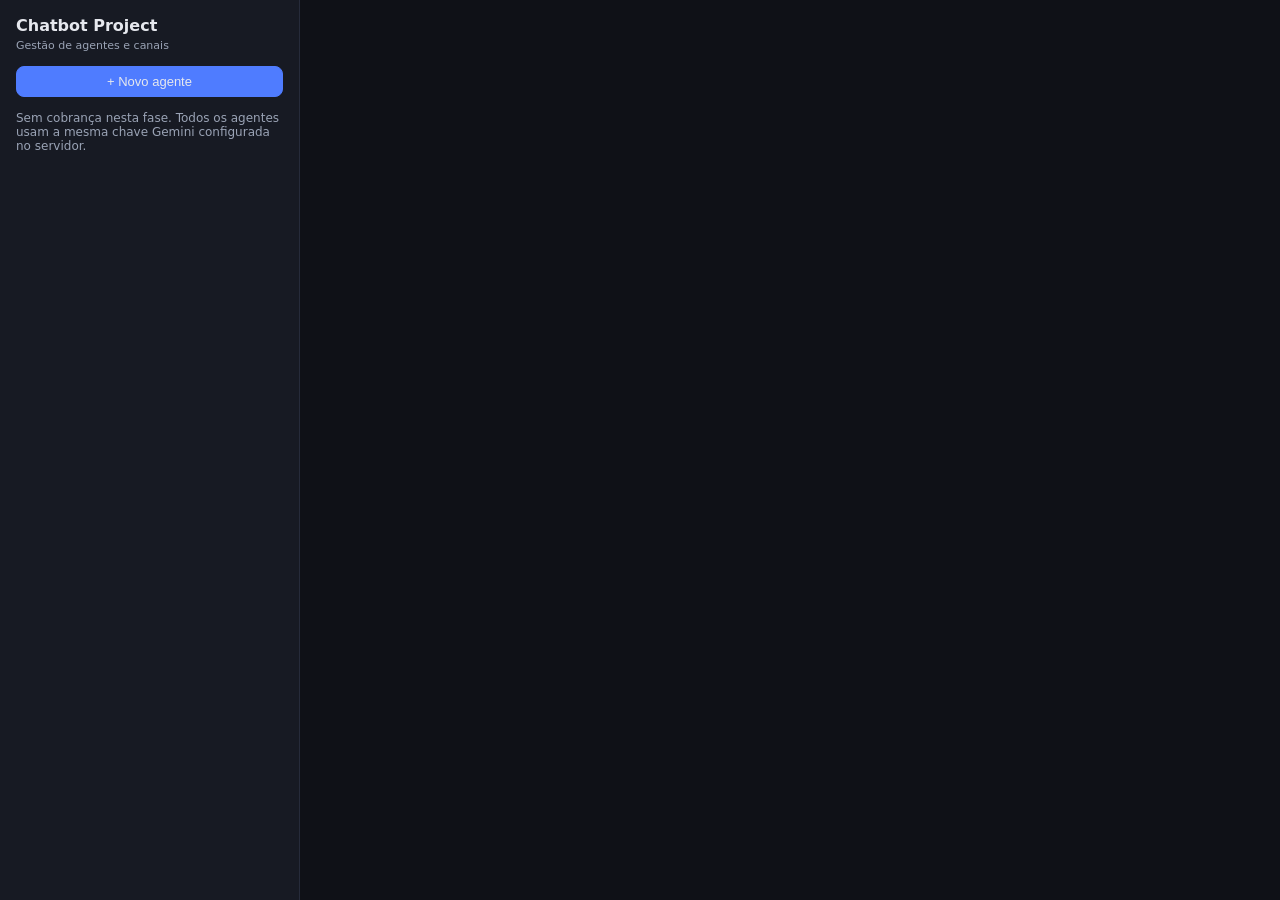
==== index.html @ 589e5a37 "fix: remove duplo prefixo data:image no QR (webhook Evolution) e usa credenciais centralizadas no en" ====
<!DOCTYPE html>
<html lang="pt-BR">
<head>
<meta charset="utf-8">
<meta name="viewport" content="width=device-width, initial-scale=1">
<title>Chatbot Project - Gestão de Agentes</title>
<style>
  :root {
    --bg: #0f1117; --panel: #171a23; --panel-2: #14161f; --border: #262b3a;
    --text: #e6e8ee; --muted: #9aa3b5; --accent: #4f7cff; --accent-2: #38b26e;
    --danger: #ef5350; --warn: #f0a53b;
  }
  * { box-sizing: border-box; }
  body {
    margin: 0; font-family: "Segoe UI", system-ui, sans-serif; background: var(--bg); color: var(--text);
    display: flex; min-height: 100vh;
  }
  code { background: #12141c; padding: 1px 5px; border-radius: 5px; font-size: 12px; word-break: break-all; }
  aside {
    width: 300px; padding: 16px; border-right: 1px solid var(--border); background: var(--panel);
    overflow-y: auto; flex-shrink: 0;
  }
  aside h1 { font-size: 16px; margin: 0 0 4px; }
  aside .sub { font-size: 11px; color: var(--muted); margin: 0 0 14px; }
  .btn {
    display: inline-flex; align-items: center; justify-content: center; gap: 6px; border: 1px solid var(--border);
    background: #20242f; color: var(--text); padding: 7px 12px; border-radius: 8px; cursor: pointer;
    font-size: 13px; transition: filter .15s, opacity .15s; white-space: nowrap;
  }
  .btn:hover:not(:disabled) { filter: brightness(1.15); }
  .btn.primary { background: var(--accent); border-color: var(--accent); }
  .btn.green { background: var(--accent-2); border-color: var(--accent-2); }
  .btn.danger { color: var(--danger); border-color: rgba(239,83,80,.5); }
  .btn.sm { padding: 4px 9px; font-size: 12px; }
  .btn:disabled { opacity: .5; cursor: not-allowed; }
  .agente-item {
    padding: 10px 12px; border: 1px solid var(--border); border-radius: 8px; margin-bottom: 8px;
    cursor: pointer; display: flex; justify-content: space-between; align-items: center; gap: 8px;
  }
  .agente-item:hover { border-color: #3a4157; }
  .agente-item.active { border-color: var(--accent); background: rgba(79,124,255,.06); }
  .agente-item .nome { font-weight: 600; font-size: 13px; overflow: hidden; text-overflow: ellipsis; white-space: nowrap; }
  .badge {
    font-size: 11px; padding: 2px 8px; border-radius: 999px; background: #22283a; color: var(--muted);
    white-space: nowrap;
  }
  .badge.on { background: rgba(56,178,110,.15); color: var(--accent-2); }
  .badge.off { background: rgba(239,83,80,.12); color: var(--danger); }
  .badge.tipo { background: rgba(79,124,255,.15); color: #9db4ff; }
  main { flex: 1; padding: 20px; max-width: 1000px; min-width: 0; }
  .card {
    background: var(--panel); border: 1px solid var(--border); border-radius: 12px; padding: 16px; margin-bottom: 16px;
  }
  .card h2 { margin: 0 0 12px; font-size: 15px; }
  label { display: block; font-size: 12px; color: var(--muted); margin: 10px 0 4px; }
  input[type=text], input[type=password], select, textarea {
    width: 100%; background: #12141c; border: 1px solid var(--border); color: var(--text);
    border-radius: 8px; padding: 9px 10px; font-size: 13px; font-family: inherit;
  }
  input:focus, select:focus, textarea:focus { outline: none; border-color: var(--accent); }
  textarea { min-height: 150px; resize: vertical; }
  .row { display: flex; gap: 8px; align-items: center; flex-wrap: wrap; }
  .muted { color: var(--muted); font-size: 12px; }
  .aviso { font-size: 12px; color: var(--muted); }
  .qrcode { text-align: center; padding: 12px; }
  .qrcode img { width: 220px; border: 1px solid var(--border); border-radius: 8px; background: #fff; }
  .warn {
    background: rgba(240,165,59,.08); border: 1px solid var(--warn); color: var(--warn);
    border-radius: 8px; padding: 10px 12px; font-size: 12px; margin-top: 10px; line-height: 1.5;
  }
  .kanal { border: 1px solid var(--border); border-radius: 10px; padding: 12px; margin-bottom: 10px; background: var(--panel-2); }
  .kanal .head { display: flex; justify-content: space-between; align-items: center; gap: 8px; margin-bottom: 8px; flex-wrap: wrap; }
  pre { background: #12141c; padding: 10px; border-radius: 8px; font-size: 12px; overflow-x: auto; margin: 8px 0 0; }
  .hidden { display: none !important; }
  .qr-status { font-size: 12px; color: var(--muted); }
  .grid-2 { display: grid; grid-template-columns: 1fr 1fr; gap: 8px; }
  #toasts { position: fixed; top: 16px; right: 16px; z-index: 999; display: flex; flex-direction: column; gap: 8px; }
  .toast {
    padding: 10px 14px; border-radius: 8px; font-size: 13px; color: #fff; max-width: 360px;
    box-shadow: 0 6px 20px rgba(0,0,0,.35); animation: slidein .2s ease;
  }
  .toast.ok { background: #2e7d52; }
  .toast.err { background: #b23b39; }
  .toast.info { background: #3a4668; }
  @keyframes slidein { from { transform: translateX(20px); opacity: 0; } to { transform: none; opacity: 1; } }
  .inline-result { font-size: 12px; margin-left: 6px; }
  .inline-result.ok { color: var(--accent-2); }
  .inline-result.err { color: var(--danger); }
  .sep { height: 1px; background: var(--border); margin: 12px 0; }
  @media (max-width: 780px) {
    body { flex-direction: column; }
    aside { width: 100%; border-right: none; border-bottom: 1px solid var(--border); }
    .grid-2 { grid-template-columns: 1fr; }
  }
</style>
</head>
<body>
<div id="toasts"></div>

<aside>
  <h1>Chatbot Project</h1>
  <p class="sub">Gestão de agentes e canais</p>
  <button class="btn primary" id="btnNovo" style="width:100%">+ Novo agente</button>
  <div id="listaAgentes" style="margin-top:14px"></div>
  <p class="aviso">Sem cobrança nesta fase. Todos os agentes usam a mesma chave Gemini configurada no servidor.</p>
</aside>

<main>
  <div id="agenteForm" class="card hidden">
    <h2 id="formTitle">Novo agente</h2>
    <label>Nome</label>
    <input type="text" id="nome" placeholder="Ex.: NutriTreino">
    <label>System prompt (regras e personalidade da IA)</label>
    <textarea id="prompt" placeholder="Você é um assistente que..."></textarea>
    <label class="row" style="margin-top:10px"><input type="checkbox" id="ativo" checked> Agente ativo</label>
    <div class="row" style="margin-top:12px">
      <button class="btn primary" id="btnSalvar">Salvar</button>
      <button class="btn" id="btnCancelar">Cancelar</button>
    </div>
  </div>

  <div id="detalhe" class="hidden">
    <div class="card">
      <div class="row" style="justify-content:space-between">
        <h2 style="margin:0" id="detalheNome">—</h2>
        <div class="row">
          <button class="btn" id="btnEditar">Editar</button>
          <button class="btn danger" id="btnExcluirAgente">Excluir agente</button>
        </div>
      </div>
      <div class="row" style="margin-top:8px"><span class="badge" id="badgeAtivo">—</span></div>
      <div id="promptPreview" class="muted" style="margin-top:10px;white-space:pre-wrap"></div>
    </div>

    <div class="card">
      <div class="row" style="justify-content:space-between;margin-bottom:12px">
        <h2 style="margin:0">Canais</h2>
        <div class="row">
          <select id="novoCanalTipo" style="width:170px">
            <option value="telegram">Telegram</option>
            <option value="whatsapp">WhatsApp</option>
            <option value="instagram">Instagram</option>
            <option value="webhook">Webhook genérico</option>
          </select>
          <button class="btn primary" id="btnNovoCanal">+ Novo canal</button>
        </div>
      </div>
      <div id="novoCanalForm" class="hidden"></div>
      <div id="canais"></div>
    </div>
  </div>
</main>

<script>
const $ = (id) => document.getElementById(id);
let agentes = [], agenteAtual = null, editandoAgente = null;
const timers = {};

const esc = (s) => String(s ?? "").replace(/[&<>"']/g, (c) =>
  ({ "&": "&amp;", "<": "&lt;", ">": "&gt;", '"': "&quot;", "'": "&#39;" }[c]));

function toast(msg, tipo = "info") {
  const el = document.createElement("div");
  el.className = "toast " + tipo;
  el.textContent = msg;
  $("toasts").appendChild(el);
  setTimeout(() => el.remove(), 4200);
}

// Quando a pagina e servida pelo FastAPI a API esta na mesma origem ("").
// No GitHub Pages ela e estatica, entao apontamos para o backend no Render.
const API_BASE = /\.github\.io$/i.test(location.hostname)
  ? "https://chatbotproject-1-l9zr.onrender.com"
  : "";

const api = async (url, opts = {}) => {
  const r = await fetch(API_BASE + url, { headers: { "Content-Type": "application/json" }, ...opts });
  if (!r.ok) {
    let msg = r.statusText;
    try { const j = await r.json(); msg = j.detail || JSON.stringify(j); } catch (e) { try { msg = await r.text(); } catch (e2) {} }
    throw new Error(msg || ("Erro " + r.status));
  }
  return r.status === 204 ? null : r.json();
};

/* ---------------- Agentes ---------------- */

async function carregarAgentes() {
  agentes = await api("/api/agentes");
  renderAgentes();
}

function renderAgentes() {
  const el = $("listaAgentes");
  el.innerHTML = "";
  if (!agentes.length) {
    el.innerHTML = '<p class="aviso">Nenhum agente ainda. Crie o primeiro em "+ Novo agente".</p>';
    return;
  }
  for (const a of agentes) {
    const d = document.createElement("div");
    d.className = "agente-item" + (agenteAtual && agenteAtual.id === a.id ? " active" : "");
    d.innerHTML = `<span class="nome">${esc(a.nome)}</span>
      <span class="badge ${a.ativo ? "on" : "off"}">${a.ativo ? "ativo" : "pausado"}</span>`;
    d.onclick = () => abrirAgente(a.id);
    el.appendChild(d);
  }
}

async function abrirAgente(id) {
  agenteAtual = agentes.find((a) => a.id === id) || null;
  if (!agenteAtual) return;
  renderAgentes();
  $("agenteForm").classList.add("hidden");
  $("novoCanalForm").classList.add("hidden");
  $("detalhe").classList.remove("hidden");
  $("detalheNome").textContent = agenteAtual.nome;
  $("badgeAtivo").textContent = agenteAtual.ativo ? "ativo" : "pausado";
  $("badgeAtivo").className = "badge " + (agenteAtual.ativo ? "on" : "off");
  $("promptPreview").textContent = agenteAtual.system_prompt || "(sem prompt)";
  await carregarCanais(id);
}

$("btnNovo").onclick = () => {
  agenteAtual = null; editandoAgente = null;
  $("nome").value = ""; $("prompt").value = ""; $("ativo").checked = true;
  $("formTitle").textContent = "Novo agente";
  $("agenteForm").classList.remove("hidden");
  $("detalhe").classList.add("hidden");
  renderAgentes();
};

$("btnCancelar").onclick = () => { $("agenteForm").classList.add("hidden"); renderAgentes(); };

$("btnSalvar").onclick = async (e) => {
  const btn = e.currentTarget;
  const nome = $("nome").value.trim(), prompt = $("prompt").value.trim();
  if (!nome || !prompt) { toast("Preencha nome e system prompt.", "err"); return; }
  const body = JSON.stringify({ nome, system_prompt: prompt, ativo: $("ativo").checked });
  btn.disabled = true;
  try {
    if (editandoAgente) { await api(`/api/agentes/${editandoAgente}`, { method: "PUT", body }); toast("Agente atualizado.", "ok"); }
    else { const r = await api("/api/agentes", { method: "POST", body }); toast("Agente criado.", "ok"); editandoAgente = null; }
    $("agenteForm").classList.add("hidden");
    await carregarAgentes();
  } catch (err) { toast("Erro: " + err.message, "err"); }
  btn.disabled = false;
};

$("btnEditar").onclick = () => {
  editandoAgente = agenteAtual.id;
  $("nome").value = agenteAtual.nome;
  $("prompt").value = agenteAtual.system_prompt;
  $("ativo").checked = agenteAtual.ativo;
  $("formTitle").textContent = "Editar agente";
  $("agenteForm").classList.remove("hidden");
};

$("btnExcluirAgente").onclick = async () => {
  if (!confirm("Excluir o agente \"" + agenteAtual.nome + "\" e todos os canais dele?")) return;
  try {
    await api(`/api/agentes/${agenteAtual.id}`, { method: "DELETE" });
    toast("Agente excluído.", "ok");
    agenteAtual = null;
    $("detalhe").classList.add("hidden");
    await carregarAgentes();
  } catch (e) { toast("Erro: " + e.message, "err"); }
};

/* ---------------- Canais ---------------- */

async function carregarCanais(agenteId) {
  Object.values(timers).forEach(clearInterval);
  const canais = await api(`/api/agentes/${agenteId}/canais`);
  const el = $("canais");
  el.innerHTML = "";
  if (!canais.length) {
    el.innerHTML = '<p class="aviso">Nenhum canal ainda. Crie um para o agente começar a responder.</p>';
    return;
  }
  for (const c of canais) el.appendChild(renderCanal(c));
}

function renderCanal(c) {
  const div = document.createElement("div");
  div.className = "kanal";
  const tipo = c.tipo.charAt(0).toUpperCase() + c.tipo.slice(1);
  div.innerHTML = `
    <div class="head">
      <span><strong>${esc(c.nome)}</strong>
        <span class="badge tipo">${tipo}</span>
        <span class="badge ${c.ativo ? "on" : "off"}">${c.ativo ? "ativo" : "pausado"}</span></span>
      <span class="row">
        <button class="btn sm" data-acao="testar">Testar</button>
        <button class="btn sm" data-acao="editar">Editar</button>
        <button class="btn sm danger" data-acao="excluir">Excluir</button>
      </span>
    </div>
    <div class="kanal-body"></div>`;
  div.querySelector('[data-acao="testar"]').onclick = (e) => testar(c.id, e.currentTarget);
  div.querySelector('[data-acao="excluir"]').onclick = async () => {
    if (!confirm("Excluir o canal \"" + c.nome + "\"?")) return;
    try { await api(`/api/canais/${c.id}`, { method: "DELETE" }); toast("Canal excluído.", "ok"); carregarCanais(agenteAtual.id); }
    catch (e) { toast("Erro: " + e.message, "err"); }
  };
  div.querySelector('[data-acao="editar"]').onclick = () => {
    const body = div.querySelector(".kanal-body");
    body.replaceChildren(formCanal(c, () => renderCanalBody(div, c)));
  };
  renderCanalBody(div, c);
  return div;
}

async function webhookUrl(c) {
  try { return (await api(`/api/canais/${c.id}/webhook-url`)).url; } catch (e) { return ""; }
}

function copiar(texto, btn) {
  navigator.clipboard.writeText(texto).then(
    () => { const o = btn.textContent; btn.textContent = "Copiado!"; setTimeout(() => (btn.textContent = o), 1500); },
    () => toast("Não foi possível copiar.", "err")
  );
}

async function renderCanalBody(div, c) {
  const body = div.querySelector(".kanal-body");
  const tipo = c.tipo;

  if (tipo === "telegram") {
    const url = await webhookUrl(c);
    body.innerHTML = `
      <p class="muted">Token do bot: <code>${c.config.token ? "definido (oculto)" : "não definido"}</code></p>
      <label>Webhook a registrar no bot</label>
      <div class="row"><input type="text" readonly value="${esc(url)}">
        <button class="btn sm" data-copy>Copiar</button></div>
      <div class="row" style="margin-top:8px">
        <button class="btn green" id="tgSet">Registrar webhook (setWebhook)</button>
        <span class="inline-result" id="tgRes"></span>
      </div>`;
    body.querySelector("[data-copy]").onclick = (e) => copiar(url, e.currentTarget);
    body.querySelector("#tgSet").onclick = async (e) => {
      const btn = e.currentTarget, res = body.querySelector("#tgRes");
      btn.disabled = true; res.textContent = "registrando..."; res.className = "inline-result";
      try { const r = await api(`/api/canais/${c.id}/telegram/set-webhook`, { method: "POST" });
        res.textContent = "OK: @" + r.bot; res.className = "inline-result ok"; toast("Webhook do Telegram configurado.", "ok"); }
      catch (err) { res.textContent = "Erro: " + err.message; res.className = "inline-result err"; toast("Erro: " + err.message, "err"); }
      btn.disabled = false;
    };

  } else if (tipo === "whatsapp") {
    const estado = c.config.status || "desconectado";
    body.innerHTML = `
      <p class="muted">Instância: <code>${esc(c.config.instance_name || "")}</code>
        &middot; escaneie o QR com o WhatsApp no celular que será usado pelo bot.</p>
      <div class="row" style="margin-top:10px">
        <button class="btn" id="waConectar">Gerar novo QR</button>
        <button class="btn danger" id="waDesc">Desconectar</button>
      </div>
      <div class="qrcode">
        <div id="waQR"></div>
        <span class="qr-status" id="waStatus">Status: ${esc(estado)}</span>
      </div>`;
    const mostrarQR = async () => {
      try {
        const r = await api(`/api/canais/${c.id}/whatsapp/qr`);
        const qrEl = body.querySelector("#waQR"), stEl = body.querySelector("#waStatus");
        if (!qrEl || !stEl) { clearInterval(timers[c.id]); return; }
        stEl.textContent = "Status: " + r.status;
        if (r.qr) {
          const img = r.qr.startsWith("data:") ? r.qr : `data:image/png;base64,${r.qr}`;
          qrEl.innerHTML = `<img src="${img}" alt="QR">`;
          if (!timers[c.id]) timers[c.id] = setInterval(mostrarQR, 3000);
        } else if (r.status === "open") {
          qrEl.innerHTML = '<p class="badge on">Conectado!</p>';
          clearInterval(timers[c.id]); delete timers[c.id];
        }
      } catch (e) { /* instância ainda não criada */ }
    };
    body.querySelector("#waConectar").onclick = async (e) => {
      const btn = e.currentTarget; btn.disabled = true;
      try {
        const r = await api(`/api/canais/${c.id}/whatsapp/conectar`, { method: "POST" });
        toast("Novo QR gerado. Escaneie com o WhatsApp.", "ok");
        if (r.status === "open") { body.querySelector("#waStatus").textContent = "Status: open"; }
        else { mostrarQR(); timers[c.id] = timers[c.id] || setInterval(mostrarQR, 5000); }
      } catch (err) { toast("Erro: " + err.message, "err"); }
      btn.disabled = false;
    };
    body.querySelector("#waDesc").onclick = async () => {
      try { await api(`/api/canais/${c.id}/whatsapp/desconectar`, { method: "POST" }); } catch (e) {}
      clearInterval(timers[c.id]); delete timers[c.id];
      body.querySelector("#waQR").innerHTML = "";
      body.querySelector("#waStatus").textContent = "Status: desconectado";
      toast("WhatsApp desconectado.", "ok");
    };
    mostrarQR();

  } else if (tipo === "instagram") {
    body.innerHTML = `
      <div class="warn"><strong>Aviso:</strong> este canal usa método NÃO-oficial (instagrapi), viola os termos da Meta,
      pode quebrar a qualquer momento ou bloquear a conta. Para uso estável, o cliente deve obter a API oficial da Meta
      (Instagram Messaging API) e usar o adapter oficial, evitando custos para você.</div>
      <p class="muted" style="margin-top:8px">Usuário: <code>${esc(c.config.usuario || "não definido")}</code>
      &middot; senha: <code>${c.config.senha ? "definida (oculta)" : "não definida"}</code>
      &middot; sessionid: <code>${c.config.sessionid ? "definido (oculto)" : "não definido"}</code>
      &middot; as DMs são lidas por polling automático (a cada ~25s).</p>`;

  } else if (tipo === "webhook") {
    const url = await webhookUrl(c);
    body.innerHTML = `
      <p class="muted">URL para o cliente integrar (POST JSON <code>{ "text": ..., "user": ... }</code> → responde <code>{ "reply": ... }</code>):</p>
      <div class="row"><input type="text" readonly value="${esc(url)}">
        <button class="btn sm" data-copy>Copiar</button></div>
      <pre>curl -X POST "${esc(url)}" -H "Content-Type: application/json" -d '{"text":"oi","user":"cliente1"}'</pre>`;
    body.querySelector("[data-copy]").onclick = (e) => copiar(url, e.currentTarget);
  }
}

async function testar(canalId, btn) {
  const o = btn.textContent;
  btn.disabled = true; btn.textContent = "Testando...";
  try {
    const r = await api(`/api/canais/${canalId}/testar`, { method: "POST" });
    toast("OK: " + (r.info || "conectado"), "ok");
  } catch (e) { toast("Falha: " + e.message, "err"); }
  btn.disabled = false; btn.textContent = o;
}

/* ---------------- Formulários de canal ---------------- */

function camposPorTipo(tipo, config = {}, novo = false) {
  const ph = (v, dica) => (novo ? "" : (v ? dica : ""));
  const val = (v) => (novo ? "" : esc(v || ""));
  if (tipo === "telegram") return `
    <label>Token do bot (BotFather)</label>
    <input type="password" data-config="token" value="${val(config.token)}" placeholder="${novo ? "" : "deixe em branco para manter"}">`;
  if (tipo === "whatsapp") return `
    <p class="muted">Nenhuma credencial necessária — a plataforma já possui a Evolution configurada.
      Uma instância nova será criada e o QR Code exibido em seguida.</p>`;
  if (tipo === "instagram") return `
    <div class="grid-2">
      <div><label>Usuário do Instagram</label><input type="text" data-config="usuario" value="${val(config.usuario)}"></div>
      <div><label>Senha (opcional se usar sessionid)</label><input type="password" data-config="senha" value="${val(config.senha)}" placeholder="${novo ? "" : "deixe em branco para manter"}"></div>
    </div>
    <label>sessionid (opcional — use quando o login por senha for bloqueado)</label>
    <input type="password" data-config="sessionid" value="${val(config.sessionid)}" placeholder="${novo ? "" : "deixe em branco para manter"}">
    <p class="muted" style="margin-top:4px">Para obter: entre em instagram.com no navegador → F12 → Application/Storage → Cookies → copie o valor de <code>sessionid</code>.</p>`;
  if (tipo === "webhook") return `<p class="muted">Nenhuma credencial necessária. Uma URL com segredo será gerada automaticamente.</p>`;
  return "";
}

function coletarConfig(form) {
  const config = {};
  form.querySelectorAll("[data-config]").forEach((i) => { config[i.dataset.config] = i.value.trim(); });
  return config;
}

function formCanal(c, onCancel) {
  const div = document.createElement("div");
  div.innerHTML = `
    <label>Nome do canal</label>
    <input type="text" id="cNome" value="${esc(c.nome)}">
    <label>Ativo</label>
    <select id="cAtivo"><option value="true">Sim</option><option value="false">Não</option></select>
    ${camposPorTipo(c.tipo, c.config, false)}
    <div class="row" style="margin-top:12px">
      <button class="btn primary" id="cSalvar">Salvar canal</button>
      <button class="btn" id="cCancelar">Cancelar</button>
    </div>`;
  div.querySelector("#cAtivo").value = String(c.ativo);
  div.querySelector("#cCancelar").onclick = () => onCancel();
  div.querySelector("#cSalvar").onclick = async (e) => {
    const btn = e.currentTarget; btn.disabled = true;
    try {
      await api(`/api/canais/${c.id}`, { method: "PUT", body: JSON.stringify({
        nome: div.querySelector("#cNome").value.trim(),
        ativo: div.querySelector("#cAtivo").value === "true",
        config: coletarConfig(div),
      })});
      toast("Canal atualizado.", "ok");
      await carregarCanais(agenteAtual.id);
    } catch (err) { toast("Erro: " + err.message, "err"); btn.disabled = false; }
  };
  return div;
}

$("novoCanalTipo").onchange = () => { if (!$("novoCanalForm").classList.contains("hidden")) mostrarFormNovoCanal(); };

function mostrarFormNovoCanal() {
  const tipo = $("novoCanalTipo").value;
  const cont = $("novoCanalForm");
  cont.innerHTML = `
    <div class="card" style="background:#14161f;margin:0 0 12px">
      <h2>Novo canal: ${tipo}</h2>
      <label>Nome do canal</label>
      <input type="text" id="nNome" placeholder="Ex.: WhatsApp do cliente A">
      ${camposPorTipo(tipo, {}, true)}
      <div class="row" style="margin-top:12px">
        <button class="btn primary" id="nCriar">Criar canal</button>
        <button class="btn" id="nCancelar">Cancelar</button>
      </div>
    </div>`;
  cont.classList.remove("hidden");
  cont.querySelector("#nCancelar").onclick = () => cont.classList.add("hidden");
  cont.querySelector("#nCriar").onclick = async (e) => {
    const btn = e.currentTarget;
    const nome = cont.querySelector("#nNome").value.trim();
    if (!nome) { toast("Informe um nome para o canal.", "err"); return; }
    const config = coletarConfig(cont);
    if (tipo === "telegram" && !config.token) { toast("Informe o token do bot.", "err"); return; }
    if (tipo === "instagram" && (!config.usuario || (!config.senha && !config.sessionid))) { toast("Informe usuário e senha (ou sessionid) do Instagram.", "err"); return; }
    btn.disabled = true;
    try {
      await api(`/api/agentes/${agenteAtual.id}/canais`, { method: "POST", body: JSON.stringify({ tipo, nome, config }) });
      toast("Canal criado.", "ok");
      cont.classList.add("hidden");
      await carregarCanais(agenteAtual.id);
    } catch (err) { toast("Erro: " + err.message, "err"); btn.disabled = false; }
  };
}

$("btnNovoCanal").onclick = () => {
  const cont = $("novoCanalForm");
  if (!cont.classList.contains("hidden")) { cont.classList.add("hidden"); return; }
  mostrarFormNovoCanal();
};

carregarAgentes();
</script>
</body>
</html>
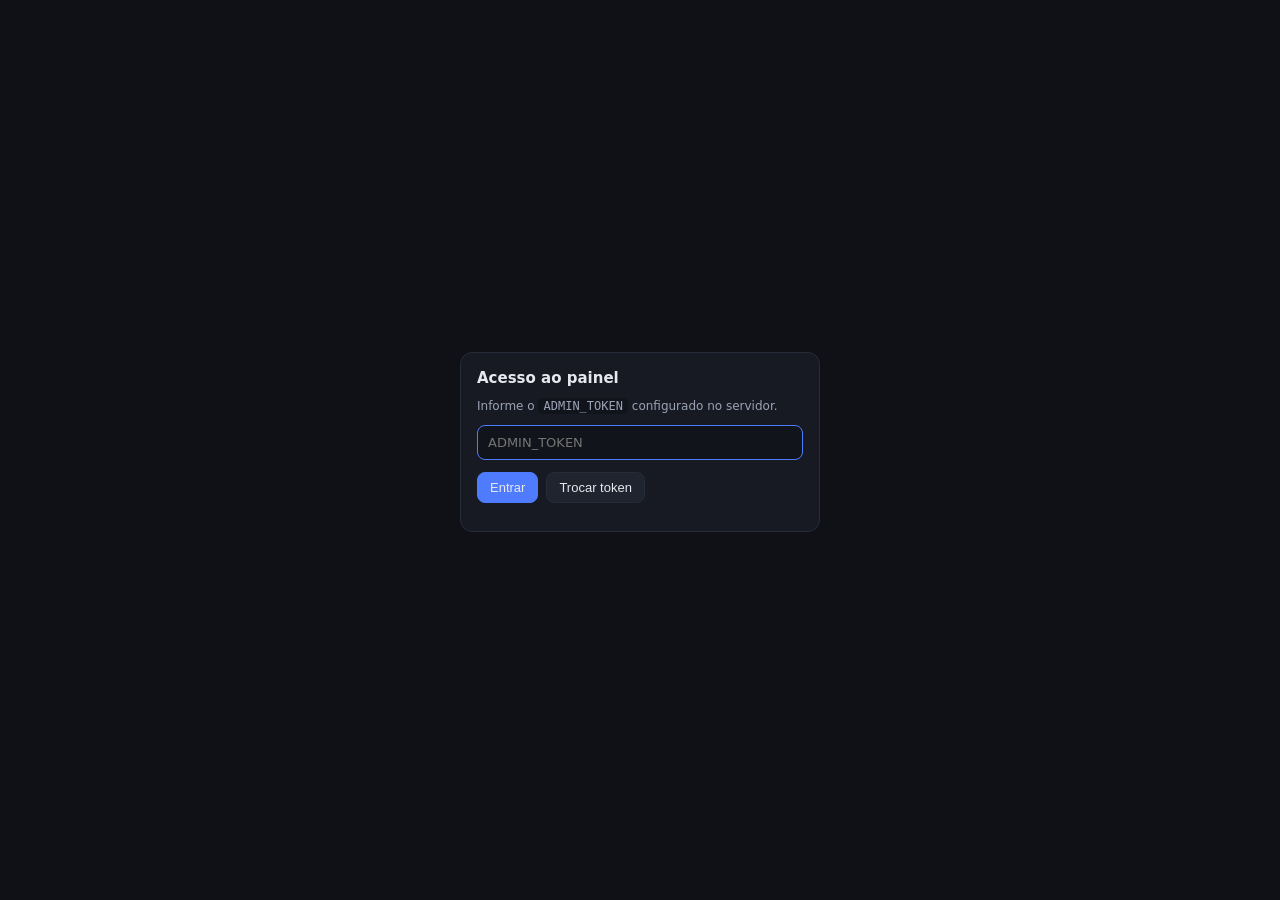
==== commit 8b19c146: "seguranca e fila duravel: token no painel, segredo na URL, retry sem perda Itens de seguranca - /api" ====
--- a/index.html
+++ b/index.html
@@ -92,10 +92,50 @@
     aside { width: 100%; border-right: none; border-bottom: 1px solid var(--border); }
     .grid-2 { grid-template-columns: 1fr; }
   }
+
+  /* ---- fila / problemas ---- */
+  .saude { display: flex; align-items: center; gap: 8px; flex-wrap: wrap; }
+  .saude .badge { font-size: 12px; }
+  .problemas { margin-top: 12px; border-top: 1px solid var(--border); }
+  .prob {
+    display: flex; align-items: center; gap: 8px; padding: 8px 0;
+    border-bottom: 1px solid var(--border); font-size: 12px; flex-wrap: wrap;
+  }
+  .prob:last-child { border-bottom: none; }
+  .prob .txt { flex: 1; min-width: 140px; overflow: hidden; text-overflow: ellipsis; white-space: nowrap; color: var(--muted); }
+  .prob .erro {
+    display: none; width: 100%; margin-top: 6px; padding: 8px 10px;
+    background: #12141c; border: 1px solid var(--border); border-radius: 8px;
+    color: var(--muted); font-size: 11px; line-height: 1.5;
+    white-space: pre-wrap; word-break: break-word; max-height: 200px; overflow: auto;
+  }
+  .prob.aberta .erro { display: block; }
+  .btn.tiny { padding: 2px 7px; font-size: 11px; }
+  .vazio { color: var(--muted); font-size: 12px; padding: 10px 0; }
+
+  /* ---- portao de acesso ---- */
+  #gate {
+    position: fixed; inset: 0; background: var(--bg); z-index: 1000;
+    display: flex; align-items: center; justify-content: center; padding: 20px;
+  }
+  #gate .box { width: 100%; max-width: 360px; }
 </style>
 </head>
 <body>
 <div id="toasts"></div>
+
+<div id="gate" class="hidden">
+  <div class="box card">
+    <h2>Acesso ao painel</h2>
+    <p class="muted">Informe o <code>ADMIN_TOKEN</code> configurado no servidor.</p>
+    <input type="password" id="gateToken" placeholder="ADMIN_TOKEN" autocomplete="current-password">
+    <div class="row" style="margin-top:12px">
+      <button class="btn primary" id="gateEntrar">Entrar</button>
+      <button class="btn" id="gateSair">Trocar token</button>
+    </div>
+    <p class="aviso" id="gateErro" style="margin-top:10px"></p>
+  </div>
+</div>
 
 <aside>
   <h1>Chatbot Project</h1>
@@ -106,6 +146,17 @@
 </aside>
 
 <main>
+  <div class="card">
+    <div class="row" style="justify-content:space-between">
+      <h2 style="margin:0">Fila de mensagens</h2>
+      <div class="row">
+        <span class="saude" id="filaResumo">carregando…</span>
+        <button class="btn sm" id="btnAtualizarFila">Atualizar</button>
+      </div>
+    </div>
+    <div id="filaProblemas" class="problemas"></div>
+  </div>
+
   <div id="agenteForm" class="card hidden">
     <h2 id="formTitle">Novo agente</h2>
     <label>Nome</label>
@@ -173,8 +224,49 @@
   ? "https://chatbotproject-1-l9zr.onrender.com"
   : "";
 
+// ---- acesso ao painel -------------------------------------------------
+// Toda rota /api/* exige o header X-Admin-Token. Sem ele, o servidor devolve
+// 401 e o painel nem chega a listar agentes (antes, qualquer pessoa na internet
+// lia o token do bot de Telegram em /api/agentes/{id}/canais).
+const CHAVE_TOKEN = "chatbotproject.adminToken";
+let adminToken = localStorage.getItem(CHAVE_TOKEN) || "";
+
+const gate = $("gate"), gateToken = $("gateToken"), gateErro = $("gateErro");
+
+function mostrarGate(erro) {
+  gate.classList.remove("hidden");
+  gateErro.textContent = erro || "";
+  gateErro.style.color = erro ? "var(--danger)" : "";
+  gateToken.value = adminToken;
+  setTimeout(() => gateToken.focus(), 0);
+}
+
+function esconderGate() { gate.classList.add("hidden"); }
+
+$("gateEntrar").onclick = () => {
+  adminToken = gateToken.value.trim();
+  if (!adminToken) { gateErro.textContent = "Informe o token."; return; }
+  localStorage.setItem(CHAVE_TOKEN, adminToken);
+  esconderGate();
+  carregarAgentes();
+  atualizarFila();
+};
+$("gateSair").onclick = () => {
+  localStorage.removeItem(CHAVE_TOKEN);
+  adminToken = "";
+  mostrarGate();
+};
+gateToken.addEventListener("keydown", (e) => { if (e.key === "Enter") $("gateEntrar").click(); });
+
 const api = async (url, opts = {}) => {
-  const r = await fetch(API_BASE + url, { headers: { "Content-Type": "application/json" }, ...opts });
+  const r = await fetch(API_BASE + url, {
+    ...opts,
+    headers: { "Content-Type": "application/json", "X-Admin-Token": adminToken, ...(opts.headers || {}) },
+  });
+  if (r.status === 401) {
+    mostrarGate("Token inválido ou ausente. Cole o ADMIN_TOKEN do servidor.");
+    throw new Error("não autorizado");
+  }
   if (!r.ok) {
     let msg = r.statusText;
     try { const j = await r.json(); msg = j.detail || JSON.stringify(j); } catch (e) { try { msg = await r.text(); } catch (e2) {} }
@@ -426,6 +518,83 @@
   btn.disabled = false; btn.textContent = o;
 }
 
+/* ---------------- Fila de mensagens ---------------- */
+// Visão limpa por padrão: só os contadores. A mensagem que está presa aparece
+// como uma linha curta e o erro cru (stack do Gemini, erro da Evolution) só
+// aparece quando o usuário clica em "detalhes".
+const ROTULO_STATUS = {
+  pendente: ["na fila", "tipo"],
+  processando: ["processando", "on"],
+  erro: ["com erro", "err"],
+  respondido: ["respondidas", "on"],
+  sem_resposta: ["sem resposta", "off"],
+};
+
+function quando(iso) {
+  if (!iso) return "";
+  const seg = Math.max(0, Math.round((Date.now() - new Date(iso).getTime()) / 1000));
+  if (seg < 60) return "agora";
+  if (seg < 3600) return Math.round(seg / 60) + "min";
+  if (seg < 86400) return Math.round(seg / 3600) + "h";
+  return Math.round(seg / 86400) + "d";
+}
+
+function renderFila(dados) {
+  const c = dados.contagem || {};
+  const partes = [];
+  for (const [chave, rot] of Object.entries(ROTULO_STATUS)) {
+    if (!c[chave]) continue;
+    const [texto, cor] = rot;
+    partes.push(`<span class="badge ${cor}">${c[chave]} ${texto}</span>`);
+  }
+  $("filaResumo").innerHTML = partes.join("") || '<span class="badge on">fila vazia</span>';
+
+  const problemas = dados.problemas || [];
+  const el = $("filaProblemas");
+  el.innerHTML = "";
+  if (!problemas.length) {
+    el.innerHTML = '<p class="vazio">Nada pendente. Todas as mensagens recebidas foram respondidas.</p>';
+    return;
+  }
+  for (const p of problemas) {
+    const [texto, cor] = ROTULO_STATUS[p.status] || [p.status, ""];
+    const div = document.createElement("div");
+    div.className = "prob";
+    const orig = p.origem || "";
+    div.innerHTML = `
+      <span class="badge ${cor}">${esc(texto)}</span>
+      <span class="txt">${esc(p.canal_nome || p.canal_id)} &middot; ${esc(p.remetente || "")}</span>
+      ${p.tentativas > 1 ? `<span class="badge">${p.tentativas}x</span>` : ""}
+      <span class="badge">${esc(quando(p.proxima_tentativa || p.criado_em))}</span>
+      ${p.ultimo_erro ? '<button class="btn sm tiny" data-detalhe>detalhes</button>' : ""}
+      <div class="erro"></div>`;
+    const btn = div.querySelector("[data-detalhe]");
+    if (btn) {
+      const bruto = div.querySelector(".erro");
+      bruto.textContent = p.ultimo_erro;
+      btn.onclick = () => {
+        const aberta = div.classList.toggle("aberta");
+        bruto.style.display = aberta ? "block" : "none";
+        btn.textContent = aberta ? "ocultar" : "detalhes";
+      };
+    }
+    el.appendChild(div);
+  }
+}
+
+let timerFila = null;
+async function atualizarFila() {
+  try {
+    renderFila(await api("/api/caixa"));
+  } catch (e) {
+    if (e.message !== "não autorizado") {
+      $("filaResumo").innerHTML = '<span class="badge err">fila indisponível</span>';
+    }
+  }
+}
+
+$("btnAtualizarFila").onclick = atualizarFila;
+
 /* ---------------- Formulários de canal ---------------- */
 
 function camposPorTipo(tipo, config = {}, novo = false) {
@@ -525,7 +694,15 @@
   mostrarFormNovoCanal();
 };
 
-carregarAgentes();
+// ---------- partida ----------
+if (adminToken) {
+  esconderGate();
+  carregarAgentes().catch(() => {});
+  atualizarFila();
+  timerFila = setInterval(atualizarFila, 15000);
+} else {
+  mostrarGate();
+}
 </script>
 </body>
 </html>
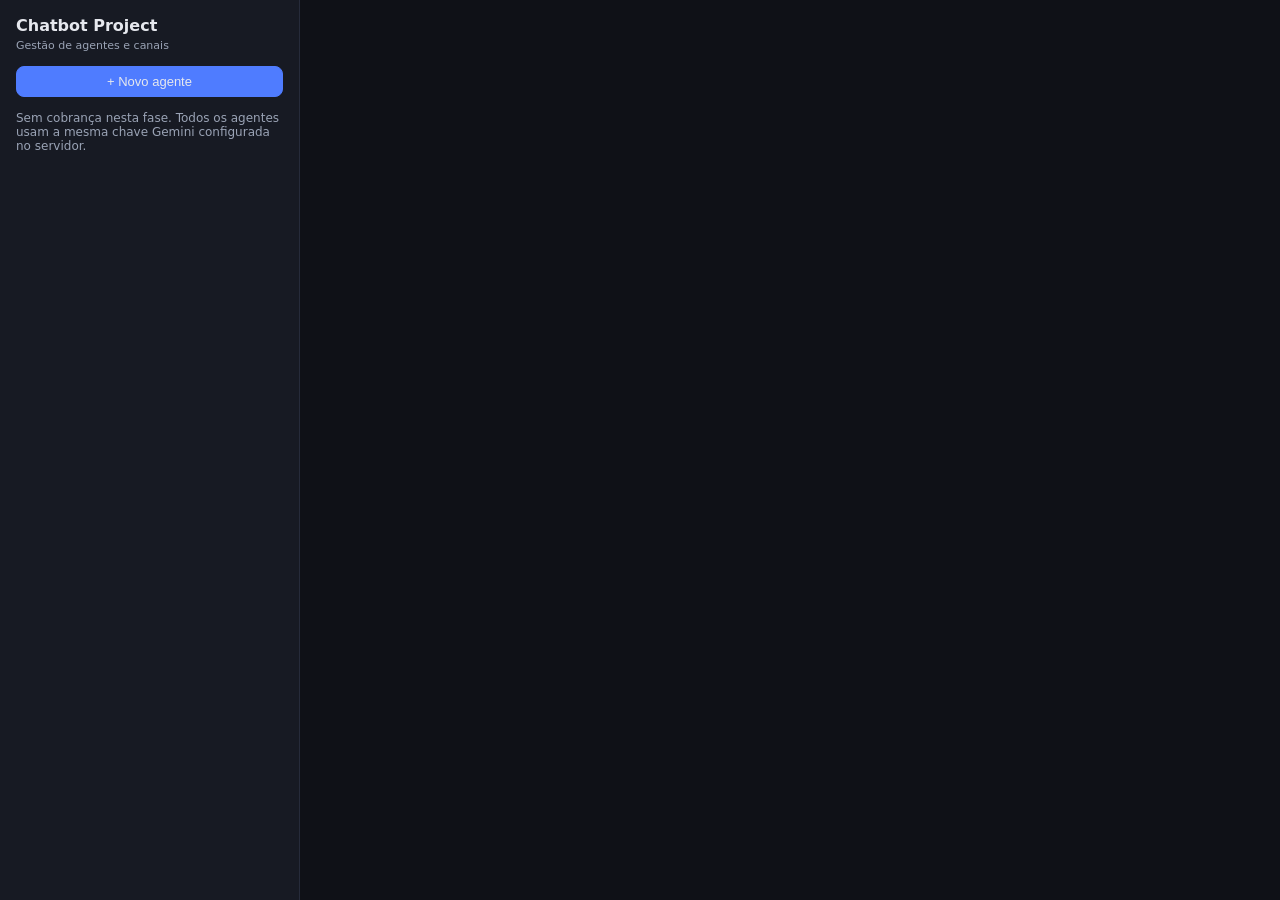
==== commit 90567774: "feat: canais oficiais da Meta (WhatsApp Cloud API + Instagram Messaging) por webhook, sem keepalive " ====
--- a/index.html
+++ b/index.html
@@ -66,6 +66,10 @@
   .qrcode img { width: 220px; border: 1px solid var(--border); border-radius: 8px; background: #fff; }
   .warn {
     background: rgba(240,165,59,.08); border: 1px solid var(--warn); color: var(--warn);
+    border-radius: 8px; padding: 10px 12px; font-size: 12px; margin-top: 10px; line-height: 1.5;
+  }
+  .aviso-ok {
+    background: rgba(56,178,110,.08); border: 1px solid var(--accent-2); color: var(--accent-2);
     border-radius: 8px; padding: 10px 12px; font-size: 12px; margin-top: 10px; line-height: 1.5;
   }
   .kanal { border: 1px solid var(--border); border-radius: 10px; padding: 12px; margin-bottom: 10px; background: var(--panel-2); }
@@ -92,50 +96,10 @@
     aside { width: 100%; border-right: none; border-bottom: 1px solid var(--border); }
     .grid-2 { grid-template-columns: 1fr; }
   }
-
-  /* ---- fila / problemas ---- */
-  .saude { display: flex; align-items: center; gap: 8px; flex-wrap: wrap; }
-  .saude .badge { font-size: 12px; }
-  .problemas { margin-top: 12px; border-top: 1px solid var(--border); }
-  .prob {
-    display: flex; align-items: center; gap: 8px; padding: 8px 0;
-    border-bottom: 1px solid var(--border); font-size: 12px; flex-wrap: wrap;
-  }
-  .prob:last-child { border-bottom: none; }
-  .prob .txt { flex: 1; min-width: 140px; overflow: hidden; text-overflow: ellipsis; white-space: nowrap; color: var(--muted); }
-  .prob .erro {
-    display: none; width: 100%; margin-top: 6px; padding: 8px 10px;
-    background: #12141c; border: 1px solid var(--border); border-radius: 8px;
-    color: var(--muted); font-size: 11px; line-height: 1.5;
-    white-space: pre-wrap; word-break: break-word; max-height: 200px; overflow: auto;
-  }
-  .prob.aberta .erro { display: block; }
-  .btn.tiny { padding: 2px 7px; font-size: 11px; }
-  .vazio { color: var(--muted); font-size: 12px; padding: 10px 0; }
-
-  /* ---- portao de acesso ---- */
-  #gate {
-    position: fixed; inset: 0; background: var(--bg); z-index: 1000;
-    display: flex; align-items: center; justify-content: center; padding: 20px;
-  }
-  #gate .box { width: 100%; max-width: 360px; }
 </style>
 </head>
 <body>
 <div id="toasts"></div>
-
-<div id="gate" class="hidden">
-  <div class="box card">
-    <h2>Acesso ao painel</h2>
-    <p class="muted">Informe o <code>ADMIN_TOKEN</code> configurado no servidor.</p>
-    <input type="password" id="gateToken" placeholder="ADMIN_TOKEN" autocomplete="current-password">
-    <div class="row" style="margin-top:12px">
-      <button class="btn primary" id="gateEntrar">Entrar</button>
-      <button class="btn" id="gateSair">Trocar token</button>
-    </div>
-    <p class="aviso" id="gateErro" style="margin-top:10px"></p>
-  </div>
-</div>
 
 <aside>
   <h1>Chatbot Project</h1>
@@ -146,17 +110,6 @@
 </aside>
 
 <main>
-  <div class="card">
-    <div class="row" style="justify-content:space-between">
-      <h2 style="margin:0">Fila de mensagens</h2>
-      <div class="row">
-        <span class="saude" id="filaResumo">carregando…</span>
-        <button class="btn sm" id="btnAtualizarFila">Atualizar</button>
-      </div>
-    </div>
-    <div id="filaProblemas" class="problemas"></div>
-  </div>
-
   <div id="agenteForm" class="card hidden">
     <h2 id="formTitle">Novo agente</h2>
     <label>Nome</label>
@@ -187,11 +140,19 @@
       <div class="row" style="justify-content:space-between;margin-bottom:12px">
         <h2 style="margin:0">Canais</h2>
         <div class="row">
-          <select id="novoCanalTipo" style="width:170px">
-            <option value="telegram">Telegram</option>
-            <option value="whatsapp">WhatsApp</option>
-            <option value="instagram">Instagram</option>
-            <option value="webhook">Webhook genérico</option>
+          <select id="novoCanalTipo" style="width:290px">
+            <optgroup label="Oficiais (Meta) — estáveis, sem keepalive">
+              <option value="whatsapp_oficial">WhatsApp oficial (Cloud API)</option>
+              <option value="instagram_oficial">Instagram oficial (Messaging API)</option>
+            </optgroup>
+            <optgroup label="Oficiais (outros)">
+              <option value="telegram">Telegram</option>
+              <option value="webhook">Webhook genérico</option>
+            </optgroup>
+            <optgroup label="⚠ Não oficiais — risco de ban">
+              <option value="whatsapp">WhatsApp (Evolution/Baileys)</option>
+              <option value="instagram">Instagram (instagrapi)</option>
+            </optgroup>
           </select>
           <button class="btn primary" id="btnNovoCanal">+ Novo canal</button>
         </div>
@@ -224,49 +185,8 @@
   ? "https://chatbotproject-1-l9zr.onrender.com"
   : "";
 
-// ---- acesso ao painel -------------------------------------------------
-// Toda rota /api/* exige o header X-Admin-Token. Sem ele, o servidor devolve
-// 401 e o painel nem chega a listar agentes (antes, qualquer pessoa na internet
-// lia o token do bot de Telegram em /api/agentes/{id}/canais).
-const CHAVE_TOKEN = "chatbotproject.adminToken";
-let adminToken = localStorage.getItem(CHAVE_TOKEN) || "";
-
-const gate = $("gate"), gateToken = $("gateToken"), gateErro = $("gateErro");
-
-function mostrarGate(erro) {
-  gate.classList.remove("hidden");
-  gateErro.textContent = erro || "";
-  gateErro.style.color = erro ? "var(--danger)" : "";
-  gateToken.value = adminToken;
-  setTimeout(() => gateToken.focus(), 0);
-}
-
-function esconderGate() { gate.classList.add("hidden"); }
-
-$("gateEntrar").onclick = () => {
-  adminToken = gateToken.value.trim();
-  if (!adminToken) { gateErro.textContent = "Informe o token."; return; }
-  localStorage.setItem(CHAVE_TOKEN, adminToken);
-  esconderGate();
-  carregarAgentes();
-  atualizarFila();
-};
-$("gateSair").onclick = () => {
-  localStorage.removeItem(CHAVE_TOKEN);
-  adminToken = "";
-  mostrarGate();
-};
-gateToken.addEventListener("keydown", (e) => { if (e.key === "Enter") $("gateEntrar").click(); });
-
 const api = async (url, opts = {}) => {
-  const r = await fetch(API_BASE + url, {
-    ...opts,
-    headers: { "Content-Type": "application/json", "X-Admin-Token": adminToken, ...(opts.headers || {}) },
-  });
-  if (r.status === 401) {
-    mostrarGate("Token inválido ou ausente. Cole o ADMIN_TOKEN do servidor.");
-    throw new Error("não autorizado");
-  }
+  const r = await fetch(API_BASE + url, { headers: { "Content-Type": "application/json" }, ...opts });
   if (!r.ok) {
     let msg = r.statusText;
     try { const j = await r.json(); msg = j.detail || JSON.stringify(j); } catch (e) { try { msg = await r.text(); } catch (e2) {} }
@@ -373,14 +293,26 @@
   for (const c of canais) el.appendChild(renderCanal(c));
 }
 
+const TIPOS_NAO_OFICIAIS = { whatsapp: "Evolution/Baileys", instagram: "instagrapi" };
+const ROTULO_TIPO = {
+  whatsapp_oficial: "WhatsApp (oficial)",
+  instagram_oficial: "Instagram (oficial)",
+  telegram: "Telegram",
+  webhook: "Webhook",
+  whatsapp: "WhatsApp (não-oficial)",
+  instagram: "Instagram (não-oficial)",
+};
+
 function renderCanal(c) {
   const div = document.createElement("div");
   div.className = "kanal";
-  const tipo = c.tipo.charAt(0).toUpperCase() + c.tipo.slice(1);
+  const tipo = ROTULO_TIPO[c.tipo] || c.tipo;
+  const naoOficial = TIPOS_NAO_OFICIAIS[c.tipo];
   div.innerHTML = `
     <div class="head">
       <span><strong>${esc(c.nome)}</strong>
-        <span class="badge tipo">${tipo}</span>
+        <span class="badge tipo">${esc(tipo)}</span>
+        ${naoOficial ? `<span class="badge off" title="Integração não oficial: pode falhar ou banir a conta">⚠ ${esc(naoOficial)}</span>` : ""}
         <span class="badge ${c.ativo ? "on" : "off"}">${c.ativo ? "ativo" : "pausado"}</span></span>
       <span class="row">
         <button class="btn sm" data-acao="testar">Testar</button>
@@ -489,13 +421,33 @@
 
   } else if (tipo === "instagram") {
     body.innerHTML = `
-      <div class="warn"><strong>Aviso:</strong> este canal usa método NÃO-oficial (instagrapi), viola os termos da Meta,
-      pode quebrar a qualquer momento ou bloquear a conta. Para uso estável, o cliente deve obter a API oficial da Meta
-      (Instagram Messaging API) e usar o adapter oficial, evitando custos para você.</div>
-      <p class="muted" style="margin-top:8px">Usuário: <code>${esc(c.config.usuario || "não definido")}</code>
-      &middot; senha: <code>${c.config.senha ? "definida (oculta)" : "não definida"}</code>
-      &middot; sessionid: <code>${c.config.sessionid ? "definido (oculto)" : "não definido"}</code>
-      &middot; as DMs são lidas por polling automático (a cada ~25s).</p>`;
+      <div class="warn"><strong>Método NÃO-oficial (instagrapi / API privada).</strong> Viola os Termos de Uso
+      do Instagram e pode <strong>banir a conta</strong>; os endpoints privados mudam sem aviso e a sessão expira.
+      Para produção e estabilidade, prefira <strong>Instagram (oficial &mdash; Messaging API)</strong>.</div>
+      <p class="muted" style="margin-top:8px">sessionid: <code>${c.config.sessionid ? "definido (oculto)" : "não definido"}</code>
+      &middot; pedidos de contato são aprovados automaticamente
+      &middot; as DMs são lidas por polling (~25s).</p>`;
+
+  } else if (tipo === "instagram_oficial" || tipo === "whatsapp_oficial") {
+    const url = esc(c.config.webhook_url || "—");
+    const familia = tipo === "instagram_oficial" ? "Instagram" : "WhatsApp";
+    const nomeId = tipo === "instagram_oficial" ? "Instagram Business Account ID" : "Phone Number ID";
+    body.innerHTML = `
+      <div class="aviso-ok"><strong>Método OFICIAL da Meta.</strong> Webhook direto, sem polling e
+      <strong>sem keepalive</strong>: o Render pode hibernar e só acorda quando chega mensagem.</div>
+      <p class="muted" style="margin-top:10px"><strong>${nomeId}:</strong> <code>${esc(c.config[tipo === "instagram_oficial" ? "ig_user_id" : "phone_number_id"] || "—")}</code>
+      &middot; <strong>verify_token:</strong> <code>${c.config.verify_token ? "definido (oculto)" : "não definido"}</code>
+      &middot; <strong>app_secret:</strong> <code>${c.config.app_secret ? "definido (oculto)" : "não definido — assine a assinatura para ativar o canal"}</code></p>
+      <p class="muted" style="margin-top:8px">Cole esta URL em <em>Meta for Developers → WhatsApp/Instagram → Webhooks</em>
+      e assine o campo <code>messages</code>:</p>
+      <div class="row"><input type="text" readonly value="${url}">
+        <button class="btn sm" data-copy>Copiar</button></div>
+      <p class="muted" style="margin-top:6px">O roteamento usa o ${nomeId} do próprio evento,
+      então não há segredo na URL. O <code>app_secret</code> é <strong>obrigatório</strong>:
+      sem ele a assinatura <code>X-Hub-Signature-256</code> não pode ser conferida e o canal
+      é recusado, porque qualquer pessoa poderia forjar mensagens no seu robô.</p>`;
+    const b = body.querySelector("[data-copy]");
+    if (b) b.onclick = (e) => copiar(c.config.webhook_url || "", e.currentTarget);
 
   } else if (tipo === "webhook") {
     const url = await webhookUrl(c);
@@ -517,83 +469,6 @@
   } catch (e) { toast("Falha: " + e.message, "err"); }
   btn.disabled = false; btn.textContent = o;
 }
-
-/* ---------------- Fila de mensagens ---------------- */
-// Visão limpa por padrão: só os contadores. A mensagem que está presa aparece
-// como uma linha curta e o erro cru (stack do Gemini, erro da Evolution) só
-// aparece quando o usuário clica em "detalhes".
-const ROTULO_STATUS = {
-  pendente: ["na fila", "tipo"],
-  processando: ["processando", "on"],
-  erro: ["com erro", "err"],
-  respondido: ["respondidas", "on"],
-  sem_resposta: ["sem resposta", "off"],
-};
-
-function quando(iso) {
-  if (!iso) return "";
-  const seg = Math.max(0, Math.round((Date.now() - new Date(iso).getTime()) / 1000));
-  if (seg < 60) return "agora";
-  if (seg < 3600) return Math.round(seg / 60) + "min";
-  if (seg < 86400) return Math.round(seg / 3600) + "h";
-  return Math.round(seg / 86400) + "d";
-}
-
-function renderFila(dados) {
-  const c = dados.contagem || {};
-  const partes = [];
-  for (const [chave, rot] of Object.entries(ROTULO_STATUS)) {
-    if (!c[chave]) continue;
-    const [texto, cor] = rot;
-    partes.push(`<span class="badge ${cor}">${c[chave]} ${texto}</span>`);
-  }
-  $("filaResumo").innerHTML = partes.join("") || '<span class="badge on">fila vazia</span>';
-
-  const problemas = dados.problemas || [];
-  const el = $("filaProblemas");
-  el.innerHTML = "";
-  if (!problemas.length) {
-    el.innerHTML = '<p class="vazio">Nada pendente. Todas as mensagens recebidas foram respondidas.</p>';
-    return;
-  }
-  for (const p of problemas) {
-    const [texto, cor] = ROTULO_STATUS[p.status] || [p.status, ""];
-    const div = document.createElement("div");
-    div.className = "prob";
-    const orig = p.origem || "";
-    div.innerHTML = `
-      <span class="badge ${cor}">${esc(texto)}</span>
-      <span class="txt">${esc(p.canal_nome || p.canal_id)} &middot; ${esc(p.remetente || "")}</span>
-      ${p.tentativas > 1 ? `<span class="badge">${p.tentativas}x</span>` : ""}
-      <span class="badge">${esc(quando(p.proxima_tentativa || p.criado_em))}</span>
-      ${p.ultimo_erro ? '<button class="btn sm tiny" data-detalhe>detalhes</button>' : ""}
-      <div class="erro"></div>`;
-    const btn = div.querySelector("[data-detalhe]");
-    if (btn) {
-      const bruto = div.querySelector(".erro");
-      bruto.textContent = p.ultimo_erro;
-      btn.onclick = () => {
-        const aberta = div.classList.toggle("aberta");
-        bruto.style.display = aberta ? "block" : "none";
-        btn.textContent = aberta ? "ocultar" : "detalhes";
-      };
-    }
-    el.appendChild(div);
-  }
-}
-
-let timerFila = null;
-async function atualizarFila() {
-  try {
-    renderFila(await api("/api/caixa"));
-  } catch (e) {
-    if (e.message !== "não autorizado") {
-      $("filaResumo").innerHTML = '<span class="badge err">fila indisponível</span>';
-    }
-  }
-}
-
-$("btnAtualizarFila").onclick = atualizarFila;
 
 /* ---------------- Formulários de canal ---------------- */
 
@@ -607,13 +482,45 @@
     <p class="muted">Nenhuma credencial necessária — a plataforma já possui a Evolution configurada.
       Uma instância nova será criada e o QR Code exibido em seguida.</p>`;
   if (tipo === "instagram") return `
+    <div class="warn"><strong>Método NÃO-oficial (instagrapi).</strong> Ative apenas com <code>sessionid</code>:
+    o login por senha foi desativado pelo próprio Instagram (exigência de atestação de app), e esta API
+    pode <strong>banir a conta</strong>. Em produção, prefira o canal oficial da Meta.</div>
+    <label>sessionid (obrigatório)</label>
+    <input type="password" data-config="sessionid" value="${val(config.sessionid)}"
+      placeholder="${novo ? "" : "deixe em branco para manter"}">
+    <p class="muted" style="margin-top:6px"><strong>Como obter o sessionid:</strong></p>
+    <ol class="muted" style="margin:4px 0 0 18px">
+      <li>Abra <code>https://www.instagram.com</code> e faça login normalmente.</li>
+      <li>Pressione <code>F12</code> e abra a aba <em>Application</em> (Chrome) ou <em>Storage</em> (Edge).</li>
+      <li>Em <em>Cookies</em> &rarr; <code>https://www.instagram.com</code>, localize <code>sessionid</code>.</li>
+      <li>Copie o valor (começa com dígitos e dois-pontos) e cole no campo acima.</li>
+    </ol>
+    <p class="muted" style="margin-top:6px">O cookie expira: quando o canal parar de responder, repita os passos.
+    A conta pode pedir confirmação 2FA no celular em alguns casos.</p>`;
+  if (tipo === "whatsapp_oficial") return `
+    <div class="aviso-ok"><strong>Método OFICIAL</strong> (WhatsApp Cloud API). Sem QR, sem keepalive, sem risco de ban.</div>
     <div class="grid-2">
-      <div><label>Usuário do Instagram</label><input type="text" data-config="usuario" value="${val(config.usuario)}"></div>
-      <div><label>Senha (opcional se usar sessionid)</label><input type="password" data-config="senha" value="${val(config.senha)}" placeholder="${novo ? "" : "deixe em branco para manter"}"></div>
+      <div><label>Phone Number ID</label><input type="text" data-config="phone_number_id" value="${val(config.phone_number_id)}"
+        placeholder="${novo ? "123456789012345" : ""}"></div>
+      <div><label>verify_token</label><input type="text" data-config="verify_token" value="${val(config.verify_token)}"></div>
     </div>
-    <label>sessionid (opcional — use quando o login por senha for bloqueado)</label>
-    <input type="password" data-config="sessionid" value="${val(config.sessionid)}" placeholder="${novo ? "" : "deixe em branco para manter"}">
-    <p class="muted" style="margin-top:4px">Para obter: entre em instagram.com no navegador → F12 → Application/Storage → Cookies → copie o valor de <code>sessionid</code>.</p>`;
+    <label>Access token permanente</label>
+    <input type="password" data-config="access_token" value="${val(config.access_token)}" placeholder="${novo ? "" : "deixe em branco para manter"}">
+    <label>app secret (obrigatório — valida a assinatura do webhook)</label>
+    <input type="password" data-config="app_secret" value="${val(config.app_secret)}" placeholder="${novo ? "App Settings > Basic > App secret" : "deixe em branco para manter"}">
+    <p class="muted" style="margin-top:4px">No painel da Meta, aponte o webhook para a URL exibida após salvar e assine o campo <code>messages</code>.</p>`;
+  if (tipo === "instagram_oficial") return `
+    <div class="aviso-ok"><strong>Método OFICIAL</strong> (Instagram Messaging API). Webhook direto, sem polling.</div>
+    <div class="grid-2">
+      <div><label>Instagram Business Account ID</label><input type="text" data-config="ig_user_id" value="${val(config.ig_user_id)}"
+        placeholder="${novo ? "17841400..." : ""}"></div>
+      <div><label>verify_token</label><input type="text" data-config="verify_token" value="${val(config.verify_token)}"></div>
+    </div>
+    <label>Access token permanente</label>
+    <input type="password" data-config="access_token" value="${val(config.access_token)}" placeholder="${novo ? "" : "deixe em branco para manter"}">
+    <label>app secret (obrigatório — valida a assinatura do webhook)</label>
+    <input type="password" data-config="app_secret" value="${val(config.app_secret)}" placeholder="${novo ? "App Settings > Basic > App secret" : "deixe em branco para manter"}">
+    <p class="muted" style="margin-top:4px">A conta precisa estar em um Business portfolio e vinculada a um app da Meta.</p>`;
   if (tipo === "webhook") return `<p class="muted">Nenhuma credencial necessária. Uma URL com segredo será gerada automaticamente.</p>`;
   return "";
 }
@@ -694,15 +601,7 @@
   mostrarFormNovoCanal();
 };
 
-// ---------- partida ----------
-if (adminToken) {
-  esconderGate();
-  carregarAgentes().catch(() => {});
-  atualizarFila();
-  timerFila = setInterval(atualizarFila, 15000);
-} else {
-  mostrarGate();
-}
+carregarAgentes();
 </script>
 </body>
 </html>
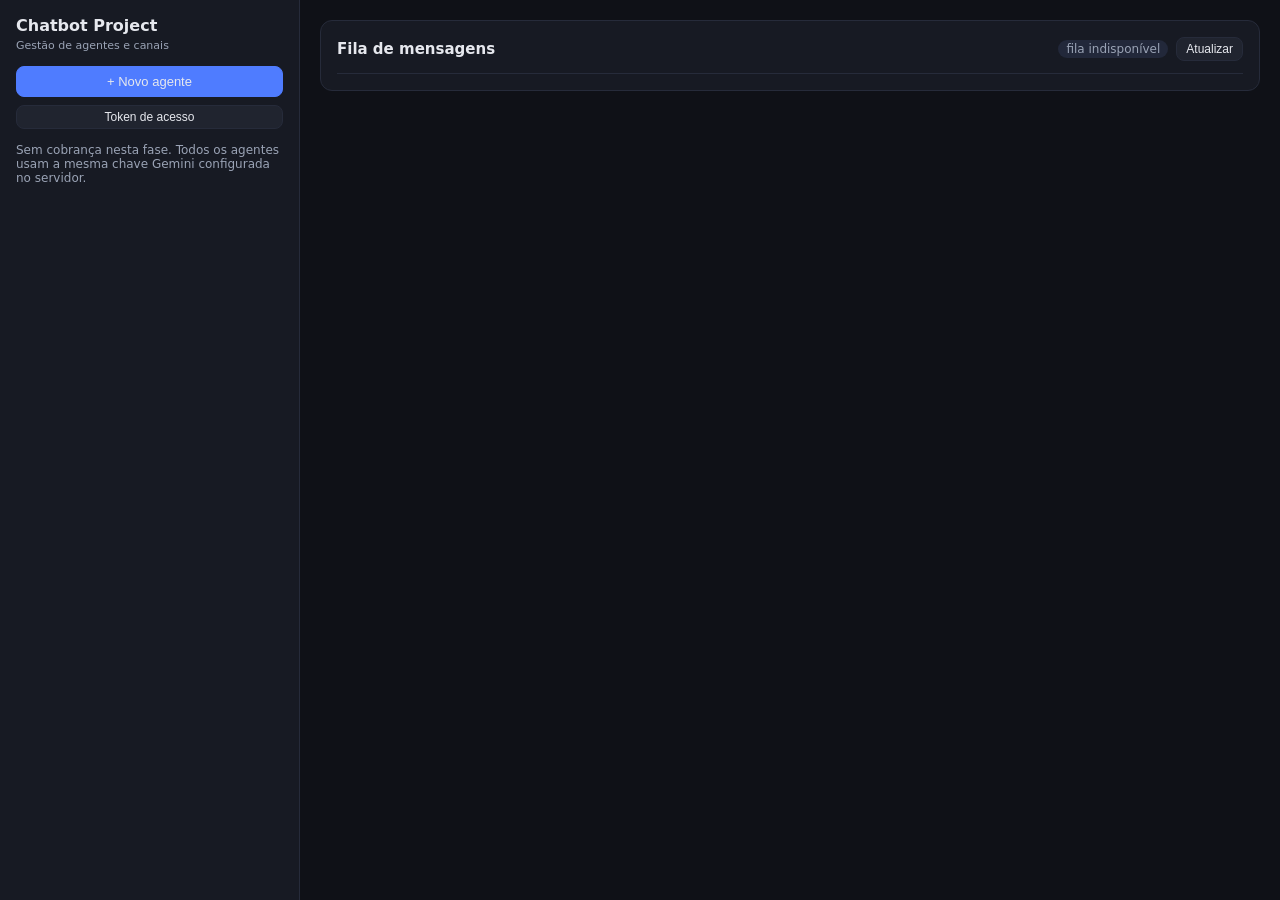
==== commit cb76a6d4: "rollback para 24e06bd + corrige todos os canais (painel aberto na raiz) Base: 24e06bd (tudo na raiz," ====
--- a/index.html
+++ b/index.html
@@ -96,20 +96,74 @@
     aside { width: 100%; border-right: none; border-bottom: 1px solid var(--border); }
     .grid-2 { grid-template-columns: 1fr; }
   }
+
+  /* ---- fila / problemas ---- */
+  .saude { display: flex; align-items: center; gap: 8px; flex-wrap: wrap; }
+  .saude .badge { font-size: 12px; }
+  .problemas { margin-top: 12px; border-top: 1px solid var(--border); }
+  .prob {
+    display: flex; align-items: center; gap: 8px; padding: 8px 0;
+    border-bottom: 1px solid var(--border); font-size: 12px; flex-wrap: wrap;
+  }
+  .prob:last-child { border-bottom: none; }
+  .prob .txt { flex: 1; min-width: 140px; overflow: hidden; text-overflow: ellipsis; white-space: nowrap; color: var(--muted); }
+  .prob .erro {
+    display: none; width: 100%; margin-top: 6px; padding: 8px 10px;
+    background: #12141c; border: 1px solid var(--border); border-radius: 8px;
+    color: var(--muted); font-size: 11px; line-height: 1.5;
+    white-space: pre-wrap; word-break: break-word; max-height: 200px; overflow: auto;
+  }
+  .prob.aberta .erro { display: block; }
+  .btn.tiny { padding: 2px 7px; font-size: 11px; }
+  .vazio { color: var(--muted); font-size: 12px; padding: 10px 0; }
+
+  /* ---- portao de acesso ---- */
+  #gate {
+    position: fixed; inset: 0; background: var(--bg); z-index: 1000;
+    display: flex; align-items: center; justify-content: center; padding: 20px;
+  }
+  #gate .box { width: 100%; max-width: 360px; }
 </style>
 </head>
 <body>
 <div id="toasts"></div>
 
+<div id="gate" class="hidden">
+  <div class="box card">
+    <h2>Acesso ao painel (opcional)</h2>
+    <p class="muted">O painel está <strong>aberto</strong>: não é preciso token. Preencha só se você tiver definido um <code>ADMIN_TOKEN</code> no servidor.</p>
+    <input type="password" id="gateToken" placeholder="deixe em branco para abrir sem token" autocomplete="current-password">
+    <div class="row" style="margin-top:12px">
+      <button class="btn primary" id="gateEntrar">Abrir painel</button>
+      <button class="btn" id="gateSair">Limpar token</button>
+    </div>
+    <p class="aviso" id="gateErro" style="margin-top:10px"></p>
+  </div>
+</div>
+
 <aside>
   <h1>Chatbot Project</h1>
   <p class="sub">Gestão de agentes e canais</p>
   <button class="btn primary" id="btnNovo" style="width:100%">+ Novo agente</button>
+  <div class="row" style="margin-top:8px">
+    <button class="btn sm" id="btnToken" style="flex:1" title="Só é necessário se você tiver definido um ADMIN_TOKEN no servidor">Token de acesso</button>
+  </div>
   <div id="listaAgentes" style="margin-top:14px"></div>
   <p class="aviso">Sem cobrança nesta fase. Todos os agentes usam a mesma chave Gemini configurada no servidor.</p>
 </aside>
 
 <main>
+  <div class="card">
+    <div class="row" style="justify-content:space-between">
+      <h2 style="margin:0">Fila de mensagens</h2>
+      <div class="row">
+        <span class="saude" id="filaResumo">carregando…</span>
+        <button class="btn sm" id="btnAtualizarFila">Atualizar</button>
+      </div>
+    </div>
+    <div id="filaProblemas" class="problemas"></div>
+  </div>
+
   <div id="agenteForm" class="card hidden">
     <h2 id="formTitle">Novo agente</h2>
     <label>Nome</label>
@@ -181,12 +235,76 @@
 
 // Quando a pagina e servida pelo FastAPI a API esta na mesma origem ("").
 // No GitHub Pages ela e estatica, entao apontamos para o backend no Render.
-const API_BASE = /\.github\.io$/i.test(location.hostname)
-  ? "https://chatbotproject-1-l9zr.onrender.com"
-  : "";
-
-const api = async (url, opts = {}) => {
-  const r = await fetch(API_BASE + url, { headers: { "Content-Type": "application/json" }, ...opts });
+// Se o index.html for aberto direto do disco (file://) nao existe origem para
+// "/api/..." resolver, e o fetch falha com "Failed to fetch": nesse caso
+// usamos a URL do Render e avisamos na tela.
+const API_RENDER = "https://chatbotproject-1-l9zr.onrender.com";
+const ABRINDO_DO_DISCO = location.protocol === "file:";
+const API_BASE = /\.github\.io$/i.test(location.hostname) || ABRINDO_DO_DISCO ? API_RENDER : "";
+
+// ---- acesso ao painel -------------------------------------------------
+// O servidor fica ABERTO por padrão (sem login, como pedido). Se você definir
+// um ADMIN_TOKEN lá, o servidor passa a exigir o header X-Admin-Token e o
+// painel pede o token uma única vez. Os segredos dos canais (token do bot,
+// sessionid, access_token) nunca voltam para o navegador de qualquer forma.
+const CHAVE_TOKEN = "chatbotproject.adminToken";
+let adminToken = localStorage.getItem(CHAVE_TOKEN) || "";
+
+const gate = $("gate"), gateToken = $("gateToken"), gateErro = $("gateErro");
+
+function mostrarGate(erro) {
+  gate.classList.remove("hidden");
+  gateErro.textContent = erro || "";
+  gateErro.style.color = erro ? "var(--danger)" : "";
+  gateToken.value = adminToken;
+  setTimeout(() => gateToken.focus(), 0);
+}
+
+function esconderGate() { gate.classList.add("hidden"); }
+
+$("gateEntrar").onclick = () => {
+  adminToken = gateToken.value.trim();
+  if (adminToken) localStorage.setItem(CHAVE_TOKEN, adminToken);
+  else localStorage.removeItem(CHAVE_TOKEN);
+  esconderGate();
+  carregarAgentes();
+  atualizarFila();
+};
+$("gateSair").onclick = () => {
+  localStorage.removeItem(CHAVE_TOKEN);
+  adminToken = "";
+  mostrarGate();
+  gateErro.textContent = "";
+};
+gateToken.addEventListener("keydown", (e) => { if (e.key === "Enter") $("gateEntrar").click(); });
+$("btnToken").onclick = () => mostrarGate();
+
+const api = async (url, opts = {}, tentativa = 0) => {
+  let r;
+  try {
+    r = await fetch(API_BASE + url, {
+      ...opts,
+      headers: { "Content-Type": "application/json", "X-Admin-Token": adminToken, ...(opts.headers || {}) },
+    });
+  } catch (e) {
+    // "Failed to fetch": caiu a rede, o CORS bloqueou ou o Render ainda está
+    // acordando do hibernamento do plano grátis. Uma retentativa resolve a
+    // esmagadora maioria dos casos.
+    if (tentativa < 2) {
+      if (tentativa === 0) toast("Servidor não respondeu, tentando de novo…", "err");
+      await new Promise((r2) => setTimeout(r2, 3000));
+      return api(url, opts, tentativa + 1);
+    }
+    throw new Error(
+      ABRINDO_DO_DISCO
+        ? "Não foi possível falar com a API. Abra o painel pelo endereço do Render em vez de abrir o arquivo do disco."
+        : "Não foi possível falar com a API (" + API_BASE + "). O servidor do Render pode estar hibernando: tente de novo em ~1 minuto."
+    );
+  }
+  if (r.status === 401) {
+    mostrarGate("Token inválido ou ausente. Cole o ADMIN_TOKEN do servidor (só se você tiver definido um).");
+    throw new Error("não autorizado");
+  }
   if (!r.ok) {
     let msg = r.statusText;
     try { const j = await r.json(); msg = j.detail || JSON.stringify(j); } catch (e) { try { msg = await r.text(); } catch (e2) {} }
@@ -470,6 +588,83 @@
   btn.disabled = false; btn.textContent = o;
 }
 
+/* ---------------- Fila de mensagens ---------------- */
+// Visão limpa por padrão: só os contadores. A mensagem que está presa aparece
+// como uma linha curta e o erro cru (stack do Gemini, erro da Evolution) só
+// aparece quando o usuário clica em "detalhes".
+const ROTULO_STATUS = {
+  pendente: ["na fila", "tipo"],
+  processando: ["processando", "on"],
+  erro: ["com erro", "err"],
+  respondido: ["respondidas", "on"],
+  sem_resposta: ["sem resposta", "off"],
+};
+
+function quando(iso) {
+  if (!iso) return "";
+  const seg = Math.max(0, Math.round((Date.now() - new Date(iso).getTime()) / 1000));
+  if (seg < 60) return "agora";
+  if (seg < 3600) return Math.round(seg / 60) + "min";
+  if (seg < 86400) return Math.round(seg / 3600) + "h";
+  return Math.round(seg / 86400) + "d";
+}
+
+function renderFila(dados) {
+  const c = dados.contagem || {};
+  const partes = [];
+  for (const [chave, rot] of Object.entries(ROTULO_STATUS)) {
+    if (!c[chave]) continue;
+    const [texto, cor] = rot;
+    partes.push(`<span class="badge ${cor}">${c[chave]} ${texto}</span>`);
+  }
+  $("filaResumo").innerHTML = partes.join("") || '<span class="badge on">fila vazia</span>';
+
+  const problemas = dados.problemas || [];
+  const el = $("filaProblemas");
+  el.innerHTML = "";
+  if (!problemas.length) {
+    el.innerHTML = '<p class="vazio">Nada pendente. Todas as mensagens recebidas foram respondidas.</p>';
+    return;
+  }
+  for (const p of problemas) {
+    const [texto, cor] = ROTULO_STATUS[p.status] || [p.status, ""];
+    const div = document.createElement("div");
+    div.className = "prob";
+    const orig = p.origem || "";
+    div.innerHTML = `
+      <span class="badge ${cor}">${esc(texto)}</span>
+      <span class="txt">${esc(p.canal_nome || p.canal_id)} &middot; ${esc(p.remetente || "")}</span>
+      ${p.tentativas > 1 ? `<span class="badge">${p.tentativas}x</span>` : ""}
+      <span class="badge">${esc(quando(p.proxima_tentativa || p.criado_em))}</span>
+      ${p.ultimo_erro ? '<button class="btn sm tiny" data-detalhe>detalhes</button>' : ""}
+      <div class="erro"></div>`;
+    const btn = div.querySelector("[data-detalhe]");
+    if (btn) {
+      const bruto = div.querySelector(".erro");
+      bruto.textContent = p.ultimo_erro;
+      btn.onclick = () => {
+        const aberta = div.classList.toggle("aberta");
+        bruto.style.display = aberta ? "block" : "none";
+        btn.textContent = aberta ? "ocultar" : "detalhes";
+      };
+    }
+    el.appendChild(div);
+  }
+}
+
+let timerFila = null;
+async function atualizarFila() {
+  try {
+    renderFila(await api("/api/caixa"));
+  } catch (e) {
+    if (e.message !== "não autorizado") {
+      $("filaResumo").innerHTML = '<span class="badge err">fila indisponível</span>';
+    }
+  }
+}
+
+$("btnAtualizarFila").onclick = atualizarFila;
+
 /* ---------------- Formulários de canal ---------------- */
 
 function camposPorTipo(tipo, config = {}, novo = false) {
@@ -477,10 +672,30 @@
   const val = (v) => (novo ? "" : esc(v || ""));
   if (tipo === "telegram") return `
     <label>Token do bot (BotFather)</label>
-    <input type="password" data-config="token" value="${val(config.token)}" placeholder="${novo ? "" : "deixe em branco para manter"}">`;
+    <input type="password" data-config="token" value="${val(config.token)}" placeholder="${novo ? "" : "deixe em branco para manter"}">
+    <p class="muted" style="margin-top:6px"><strong>Passo a passo:</strong></p>
+    <ol class="muted" style="margin:4px 0 0 18px">
+      <li>Fale com <code>@BotFather</code> no Telegram e mande <code>/newbot</code>.</li>
+      <li>Dê um nome e um username terminados em <code>bot</code>.</li>
+      <li>Copie o token (números e <code>:</code>) e cole acima.</li>
+      <li>Salve o canal e clique em <strong>registrar webhook</strong>: é o passo que faz a
+          mensagem chegar. A URL já carrega o segredo do canal — não edite à mão.</li>
+    </ol>
+    <p class="muted">Se trocar o token depois, clique em "registrar webhook" de novo.</p>`;
   if (tipo === "whatsapp") return `
     <p class="muted">Nenhuma credencial necessária — a plataforma já possui a Evolution configurada.
-      Uma instância nova será criada e o QR Code exibido em seguida.</p>`;
+      Uma instância nova é criada e o QR Code aparece logo abaixo do nome do canal.</p>
+    <p class="muted" style="margin-top:6px"><strong>Passo a passo:</strong></p>
+    <ol class="muted" style="margin:4px 0 0 18px">
+      <li>Salve o canal com um nome qualquer (ex.: <code>WhatsApp Principal</code>).</li>
+      <li>Abra o WhatsApp no celular &rarr; <em>Aparelhos conectados</em> &rarr; <em>Conectar um
+          aparelho</em> e escaneie o QR que aparece na tela.</li>
+      <li>Se o QR vencer, use o botão de reconectar — o código se renova sozinho.</li>
+      <li>A URL de webhook da instância é conferida e corrigida a cada ~10 min, então não
+          precisa registrar nada na mão.</li>
+    </ol>
+    <p class="muted">É o canal <strong>não oficial</strong> (Baileys): funciona sem chip e
+      sem custo, mas viola os termos do WhatsApp e pode banir o número.</p>`;
   if (tipo === "instagram") return `
     <div class="warn"><strong>Método NÃO-oficial (instagrapi).</strong> Ative apenas com <code>sessionid</code>:
     o login por senha foi desativado pelo próprio Instagram (exigência de atestação de app), e esta API
@@ -502,26 +717,61 @@
     <div class="grid-2">
       <div><label>Phone Number ID</label><input type="text" data-config="phone_number_id" value="${val(config.phone_number_id)}"
         placeholder="${novo ? "123456789012345" : ""}"></div>
-      <div><label>verify_token</label><input type="text" data-config="verify_token" value="${val(config.verify_token)}"></div>
+      <div><label>verify_token</label><input type="text" data-config="verify_token" value="${val(config.verify_token)}"
+        placeholder="${novo ? "uma senha sua" : ""}"></div>
     </div>
     <label>Access token permanente</label>
     <input type="password" data-config="access_token" value="${val(config.access_token)}" placeholder="${novo ? "" : "deixe em branco para manter"}">
     <label>app secret (obrigatório — valida a assinatura do webhook)</label>
     <input type="password" data-config="app_secret" value="${val(config.app_secret)}" placeholder="${novo ? "App Settings > Basic > App secret" : "deixe em branco para manter"}">
-    <p class="muted" style="margin-top:4px">No painel da Meta, aponte o webhook para a URL exibida após salvar e assine o campo <code>messages</code>.</p>`;
+    <p class="muted" style="margin-top:6px"><strong>Passo a passo:</strong></p>
+    <ol class="muted" style="margin:4px 0 0 18px">
+      <li><code>developers.facebook.com</code> &rarr; seu app &rarr; <em>WhatsApp</em> &rarr;
+          <em>API Setup</em>. Copie o <strong>Phone Number ID</strong> e o
+          <strong>Access token</strong> (gere um permanente em <em>WhatsApp &gt; Configuration</em>).</li>
+      <li><em>Configurações &gt; Básico</em> &rarr; copie o <strong>App secret</strong>.</li>
+      <li>Escolha um <strong>verify_token</strong> (pode ser qualquer texto seu) e salve o canal.</li>
+      <li>Copie a <strong>URL de webhook</strong> exibida no card do canal e cole em
+          <em>Configurações &gt; Webhooks</em>; assine o campo <code>messages</code>.</li>
+      <li>Clique em <strong>Verificar e salvar</strong> no painel da Meta. Sem o
+          <code>app_secret</code> a assinatura não fecha e o canal rejeita tudo.</li>
+    </ol>
+    <p class="muted">O número precisa estar na conta do app, e o webhook é chamado pela Meta
+      direto na Edge Function — por isso não há keepalive e o Render pode hibernar.</p>`;
   if (tipo === "instagram_oficial") return `
     <div class="aviso-ok"><strong>Método OFICIAL</strong> (Instagram Messaging API). Webhook direto, sem polling.</div>
     <div class="grid-2">
       <div><label>Instagram Business Account ID</label><input type="text" data-config="ig_user_id" value="${val(config.ig_user_id)}"
         placeholder="${novo ? "17841400..." : ""}"></div>
-      <div><label>verify_token</label><input type="text" data-config="verify_token" value="${val(config.verify_token)}"></div>
+      <div><label>verify_token</label><input type="text" data-config="verify_token" value="${val(config.verify_token)}"
+        placeholder="${novo ? "uma senha sua" : ""}"></div>
     </div>
     <label>Access token permanente</label>
     <input type="password" data-config="access_token" value="${val(config.access_token)}" placeholder="${novo ? "" : "deixe em branco para manter"}">
     <label>app secret (obrigatório — valida a assinatura do webhook)</label>
     <input type="password" data-config="app_secret" value="${val(config.app_secret)}" placeholder="${novo ? "App Settings > Basic > App secret" : "deixe em branco para manter"}">
-    <p class="muted" style="margin-top:4px">A conta precisa estar em um Business portfolio e vinculada a um app da Meta.</p>`;
-  if (tipo === "webhook") return `<p class="muted">Nenhuma credencial necessária. Uma URL com segredo será gerada automaticamente.</p>`;
+    <p class="muted" style="margin-top:6px"><strong>Passo a passo:</strong></p>
+    <ol class="muted" style="margin:4px 0 0 18px">
+      <li>A conta precisa ser <strong>Business/Creator</strong> e estar num portfolio da Meta
+          ligado a um app.</li>
+      <li><em>Instagram &gt; API Setup</em> &rarr; copie o <strong>Instagram Business Account ID</strong>
+          e o <strong>Access token</strong> (gere permanente em <em>Instagram &gt; Configuration</em>).</li>
+      <li><em>Configurações &gt; Básico</em> &rarr; copie o <strong>App secret</strong>.</li>
+      <li>Escolha um <strong>verify_token</strong>, salve o canal e cole a <strong>URL de webhook</strong>
+          exibida no card em <em>Configurações &gt; Webhooks</em>, assinando <code>messages</code>.</li>
+      <li>No perfil do Instagram, toque no botão de mensagem e confirme que a conta pode
+          receber mensagens (a Meta exige isso para liberar o Messaging API).</li>
+    </ol>`;
+  if (tipo === "webhook") return `
+    <p class="muted">Nenhuma credencial necessária. Salve o canal e a URL com o segredo é gerada automaticamente.</p>
+    <p class="muted" style="margin-top:6px"><strong>Como chamar (a resposta vem no mesmo request):</strong></p>
+    <pre class="mono" style="background:#111;color:#eee;padding:10px;border-radius:8px;overflow:auto">&nbsp;curl -X POST "URL_DO_CANAL" \\
+&nbsp;  -H "Content-Type: application/json" \\
+&nbsp;  -d '{"user":"joao","text":"oi, quero um orcamento"}'</pre>
+    <p class="muted">A resposta vem em <code>{"reply":"...","status":"respondido"}</code>. Se a IA demorar
+      mais que ~30 s, o retorno é <code>202 {"status":"na_fila"}</code> e a mensagem <strong>não é perdida</strong>:
+      o worker responde depois, com retry automático. Use <code>text</code> ou <code>texto</code>, e
+      <code>user</code> ou <code>remetente</code> — todas as grafias são aceitas.</p>`;
   return "";
 }
 
@@ -584,7 +834,15 @@
     if (!nome) { toast("Informe um nome para o canal.", "err"); return; }
     const config = coletarConfig(cont);
     if (tipo === "telegram" && !config.token) { toast("Informe o token do bot.", "err"); return; }
-    if (tipo === "instagram" && (!config.usuario || (!config.senha && !config.sessionid))) { toast("Informe usuário e senha (ou sessionid) do Instagram.", "err"); return; }
+    // Instagram não-oficial é sessionid-only: o login por senha foi desativado
+    // pelo próprio Instagram, então usuário/senha não são campos, e sim erro.
+    if (tipo === "instagram" && !config.sessionid) { toast("Informe o sessionid do Instagram.", "err"); return; }
+    if (tipo === "instagram_oficial" && (!config.ig_user_id || !config.access_token || !config.verify_token || !config.app_secret)) {
+      toast("Informe ig_user_id, access_token, verify_token e app_secret.", "err"); return;
+    }
+    if (tipo === "whatsapp_oficial" && (!config.phone_number_id || !config.access_token || !config.verify_token || !config.app_secret)) {
+      toast("Informe phone_number_id, access_token, verify_token e app_secret.", "err"); return;
+    }
     btn.disabled = true;
     try {
       await api(`/api/agentes/${agenteAtual.id}/canais`, { method: "POST", body: JSON.stringify({ tipo, nome, config }) });
@@ -601,7 +859,16 @@
   mostrarFormNovoCanal();
 };
 
-carregarAgentes();
+// ---------- partida ----------
+// O painel abre direto, sem token. Se o servidor exigir um (ADMIN_TOKEN
+// configurado), a resposta 401 mostra a caixa de token sozinha.
+esconderGate();
+carregarAgentes().catch(() => {});
+atualizarFila();
+timerFila = setInterval(atualizarFila, 15000);
+if (ABRINDO_DO_DISCO) {
+  toast("Você abriu o arquivo do disco: a API está em " + API_RENDER + ". Melhor usar o endereço do servidor.", "err");
+}
 </script>
 </body>
 </html>
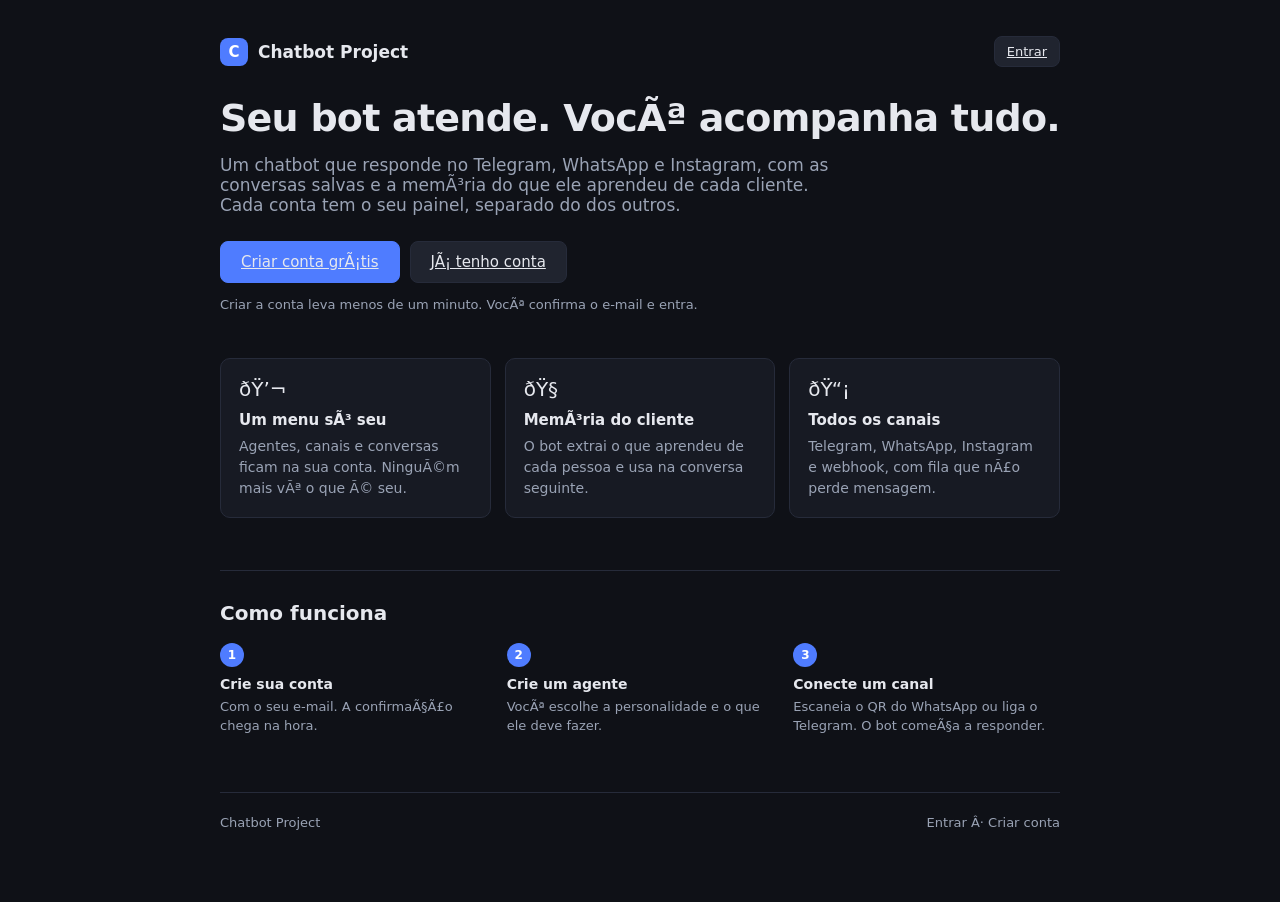
==== commit 05bd6f5d: "fix: o site passa a ser publicado da raiz, para o GitHub Pages funcionar O Pages serve o projeto em " ====
--- a/index.html
+++ b/index.html
@@ -3,872 +3,134 @@
 <head>
 <meta charset="utf-8">
 <meta name="viewport" content="width=device-width, initial-scale=1">
-<title>Chatbot Project - Gestão de Agentes</title>
+<title>Chatbot Project Â· Atendimento com IA no Telegram, WhatsApp e Instagram</title>
+<meta name="description" content="Crie chatbots que atendem seus clientes no Telegram, WhatsApp e Instagram. Um menu por conta, conversas e a memoria de cada cliente.">
+<link rel="stylesheet" href="style.css">
 <style>
-  :root {
-    --bg: #0f1117; --panel: #171a23; --panel-2: #14161f; --border: #262b3a;
-    --text: #e6e8ee; --muted: #9aa3b5; --accent: #4f7cff; --accent-2: #38b26e;
-    --danger: #ef5350; --warn: #f0a53b;
+  /* A home Ã© uma pÃ¡gina de venda, nÃ£o o painel: o style.css do painel Ã© grid com
+     sidebar, entÃ£o aqui neutralizo o grid e uso coluna central. */
+  body.venda { display: block; background: var(--bg); }
+  .venda-wrap { max-width: 880px; margin: 0 auto; padding: 28px 20px 72px; }
+
+  .topo { display: flex; align-items: center; justify-content: space-between;
+          gap: 16px; padding: 8px 0 30px; }
+  .marca { display: flex; align-items: center; gap: 10px; font-weight: 600; font-size: 17px; }
+  .logo { width: 28px; height: 28px; border-radius: 8px; background: var(--accent);
+          color: #fff; display: grid; place-items: center; font-size: 15px; }
+
+  .hero h1 { font-size: 38px; line-height: 1.15; margin: 0 0 14px; letter-spacing: -.02em; }
+  .hero p.lead { font-size: 17px; color: var(--muted); margin: 0 0 26px; max-width: 620px; }
+  .hero .cta { display: flex; gap: 10px; flex-wrap: wrap; align-items: center; }
+  .hero .btn { width: auto; padding: 11px 20px; font-size: 15px; }
+  .hero .nota { font-size: 13px; color: var(--muted); margin-top: 14px; }
+
+  .grade { display: grid; grid-template-columns: repeat(auto-fit, minmax(215px, 1fr));
+           gap: 14px; margin: 46px 0 0; }
+  .recurso { background: var(--panel); border: 1px solid var(--border);
+             border-radius: 10px; padding: 18px; }
+  .recurso h3 { margin: 0 0 7px; font-size: 15px; }
+  .recurso p { margin: 0; font-size: 14px; color: var(--muted); line-height: 1.5; }
+  .recurso .icone { font-size: 20px; margin-bottom: 10px; }
+
+  .como { margin: 52px 0 0; border-top: 1px solid var(--border); padding-top: 30px; }
+  .como h2 { font-size: 20px; margin: 0 0 18px; }
+  .passos { display: grid; grid-template-columns: repeat(auto-fit, minmax(210px, 1fr)); gap: 20px; }
+  .passo .n { display: grid; place-items: center; width: 24px; height: 24px; border-radius: 50%;
+              background: var(--accent); color: #fff; font-size: 12px; font-weight: 600; margin-bottom: 9px; }
+  .passo h3 { margin: 0 0 5px; font-size: 14px; }
+  .passo p { margin: 0; font-size: 13px; color: var(--muted); line-height: 1.5; }
+
+  .rodape { margin: 56px 0 0; padding-top: 22px; border-top: 1px solid var(--border);
+            display: flex; justify-content: space-between; gap: 14px; flex-wrap: wrap;
+            font-size: 13px; color: var(--muted); }
+  .rodape a { color: var(--muted); text-decoration: none; }
+  .rodape a:hover { color: var(--accent); }
+
+  @media (max-width: 640px) {
+    .hero h1 { font-size: 30px; }
+    .hero .cta .btn { width: 100%; }
   }
-  * { box-sizing: border-box; }
-  body {
-    margin: 0; font-family: "Segoe UI", system-ui, sans-serif; background: var(--bg); color: var(--text);
-    display: flex; min-height: 100vh;
-  }
-  code { background: #12141c; padding: 1px 5px; border-radius: 5px; font-size: 12px; word-break: break-all; }
-  aside {
-    width: 300px; padding: 16px; border-right: 1px solid var(--border); background: var(--panel);
-    overflow-y: auto; flex-shrink: 0;
-  }
-  aside h1 { font-size: 16px; margin: 0 0 4px; }
-  aside .sub { font-size: 11px; color: var(--muted); margin: 0 0 14px; }
-  .btn {
-    display: inline-flex; align-items: center; justify-content: center; gap: 6px; border: 1px solid var(--border);
-    background: #20242f; color: var(--text); padding: 7px 12px; border-radius: 8px; cursor: pointer;
-    font-size: 13px; transition: filter .15s, opacity .15s; white-space: nowrap;
-  }
-  .btn:hover:not(:disabled) { filter: brightness(1.15); }
-  .btn.primary { background: var(--accent); border-color: var(--accent); }
-  .btn.green { background: var(--accent-2); border-color: var(--accent-2); }
-  .btn.danger { color: var(--danger); border-color: rgba(239,83,80,.5); }
-  .btn.sm { padding: 4px 9px; font-size: 12px; }
-  .btn:disabled { opacity: .5; cursor: not-allowed; }
-  .agente-item {
-    padding: 10px 12px; border: 1px solid var(--border); border-radius: 8px; margin-bottom: 8px;
-    cursor: pointer; display: flex; justify-content: space-between; align-items: center; gap: 8px;
-  }
-  .agente-item:hover { border-color: #3a4157; }
-  .agente-item.active { border-color: var(--accent); background: rgba(79,124,255,.06); }
-  .agente-item .nome { font-weight: 600; font-size: 13px; overflow: hidden; text-overflow: ellipsis; white-space: nowrap; }
-  .badge {
-    font-size: 11px; padding: 2px 8px; border-radius: 999px; background: #22283a; color: var(--muted);
-    white-space: nowrap;
-  }
-  .badge.on { background: rgba(56,178,110,.15); color: var(--accent-2); }
-  .badge.off { background: rgba(239,83,80,.12); color: var(--danger); }
-  .badge.tipo { background: rgba(79,124,255,.15); color: #9db4ff; }
-  main { flex: 1; padding: 20px; max-width: 1000px; min-width: 0; }
-  .card {
-    background: var(--panel); border: 1px solid var(--border); border-radius: 12px; padding: 16px; margin-bottom: 16px;
-  }
-  .card h2 { margin: 0 0 12px; font-size: 15px; }
-  label { display: block; font-size: 12px; color: var(--muted); margin: 10px 0 4px; }
-  input[type=text], input[type=password], select, textarea {
-    width: 100%; background: #12141c; border: 1px solid var(--border); color: var(--text);
-    border-radius: 8px; padding: 9px 10px; font-size: 13px; font-family: inherit;
-  }
-  input:focus, select:focus, textarea:focus { outline: none; border-color: var(--accent); }
-  textarea { min-height: 150px; resize: vertical; }
-  .row { display: flex; gap: 8px; align-items: center; flex-wrap: wrap; }
-  .muted { color: var(--muted); font-size: 12px; }
-  .aviso { font-size: 12px; color: var(--muted); }
-  .qrcode { text-align: center; padding: 12px; }
-  .qrcode img { width: 220px; border: 1px solid var(--border); border-radius: 8px; background: #fff; }
-  .warn {
-    background: rgba(240,165,59,.08); border: 1px solid var(--warn); color: var(--warn);
-    border-radius: 8px; padding: 10px 12px; font-size: 12px; margin-top: 10px; line-height: 1.5;
-  }
-  .aviso-ok {
-    background: rgba(56,178,110,.08); border: 1px solid var(--accent-2); color: var(--accent-2);
-    border-radius: 8px; padding: 10px 12px; font-size: 12px; margin-top: 10px; line-height: 1.5;
-  }
-  .kanal { border: 1px solid var(--border); border-radius: 10px; padding: 12px; margin-bottom: 10px; background: var(--panel-2); }
-  .kanal .head { display: flex; justify-content: space-between; align-items: center; gap: 8px; margin-bottom: 8px; flex-wrap: wrap; }
-  pre { background: #12141c; padding: 10px; border-radius: 8px; font-size: 12px; overflow-x: auto; margin: 8px 0 0; }
-  .hidden { display: none !important; }
-  .qr-status { font-size: 12px; color: var(--muted); }
-  .grid-2 { display: grid; grid-template-columns: 1fr 1fr; gap: 8px; }
-  #toasts { position: fixed; top: 16px; right: 16px; z-index: 999; display: flex; flex-direction: column; gap: 8px; }
-  .toast {
-    padding: 10px 14px; border-radius: 8px; font-size: 13px; color: #fff; max-width: 360px;
-    box-shadow: 0 6px 20px rgba(0,0,0,.35); animation: slidein .2s ease;
-  }
-  .toast.ok { background: #2e7d52; }
-  .toast.err { background: #b23b39; }
-  .toast.info { background: #3a4668; }
-  @keyframes slidein { from { transform: translateX(20px); opacity: 0; } to { transform: none; opacity: 1; } }
-  .inline-result { font-size: 12px; margin-left: 6px; }
-  .inline-result.ok { color: var(--accent-2); }
-  .inline-result.err { color: var(--danger); }
-  .sep { height: 1px; background: var(--border); margin: 12px 0; }
-  @media (max-width: 780px) {
-    body { flex-direction: column; }
-    aside { width: 100%; border-right: none; border-bottom: 1px solid var(--border); }
-    .grid-2 { grid-template-columns: 1fr; }
-  }
-
-  /* ---- fila / problemas ---- */
-  .saude { display: flex; align-items: center; gap: 8px; flex-wrap: wrap; }
-  .saude .badge { font-size: 12px; }
-  .problemas { margin-top: 12px; border-top: 1px solid var(--border); }
-  .prob {
-    display: flex; align-items: center; gap: 8px; padding: 8px 0;
-    border-bottom: 1px solid var(--border); font-size: 12px; flex-wrap: wrap;
-  }
-  .prob:last-child { border-bottom: none; }
-  .prob .txt { flex: 1; min-width: 140px; overflow: hidden; text-overflow: ellipsis; white-space: nowrap; color: var(--muted); }
-  .prob .erro {
-    display: none; width: 100%; margin-top: 6px; padding: 8px 10px;
-    background: #12141c; border: 1px solid var(--border); border-radius: 8px;
-    color: var(--muted); font-size: 11px; line-height: 1.5;
-    white-space: pre-wrap; word-break: break-word; max-height: 200px; overflow: auto;
-  }
-  .prob.aberta .erro { display: block; }
-  .btn.tiny { padding: 2px 7px; font-size: 11px; }
-  .vazio { color: var(--muted); font-size: 12px; padding: 10px 0; }
-
-  /* ---- portao de acesso ---- */
-  #gate {
-    position: fixed; inset: 0; background: var(--bg); z-index: 1000;
-    display: flex; align-items: center; justify-content: center; padding: 20px;
-  }
-  #gate .box { width: 100%; max-width: 360px; }
 </style>
 </head>
-<body>
-<div id="toasts"></div>
+<body class="venda">
 
-<div id="gate" class="hidden">
-  <div class="box card">
-    <h2>Acesso ao painel (opcional)</h2>
-    <p class="muted">O painel está <strong>aberto</strong>: não é preciso token. Preencha só se você tiver definido um <code>ADMIN_TOKEN</code> no servidor.</p>
-    <input type="password" id="gateToken" placeholder="deixe em branco para abrir sem token" autocomplete="current-password">
-    <div class="row" style="margin-top:12px">
-      <button class="btn primary" id="gateEntrar">Abrir painel</button>
-      <button class="btn" id="gateSair">Limpar token</button>
+<div class="venda-wrap">
+
+  <header class="topo">
+    <div class="marca"><span class="logo">C</span> Chatbot Project</div>
+    <a class="btn" href="login.html">Entrar</a>
+  </header>
+
+  <section class="hero">
+    <h1>Seu bot atende. VocÃª acompanha tudo.</h1>
+    <p class="lead">
+      Um chatbot que responde no Telegram, WhatsApp e Instagram, com as conversas
+      salvas e a memÃ³ria do que ele aprendeu de cada cliente. Cada conta tem o seu
+      painel, separado do dos outros.
+    </p>
+    <div class="cta">
+      <a class="btn primary" href="login.html">Criar conta grÃ¡tis</a>
+      <a class="btn" href="login.html">JÃ¡ tenho conta</a>
     </div>
-    <p class="aviso" id="gateErro" style="margin-top:10px"></p>
-  </div>
+    <p class="nota">Criar a conta leva menos de um minuto. VocÃª confirma o e-mail e entra.</p>
+  </section>
+
+  <section class="grade">
+    <div class="recurso">
+      <div class="icone">ðŸ’¬</div>
+      <h3>Um menu sÃ³ seu</h3>
+      <p>Agentes, canais e conversas ficam na sua conta. NinguÃ©m mais vÃª o que Ã© seu.</p>
+    </div>
+    <div class="recurso">
+      <div class="icone">ðŸ§ </div>
+      <h3>MemÃ³ria do cliente</h3>
+      <p>O bot extrai o que aprendeu de cada pessoa e usa na conversa seguinte.</p>
+    </div>
+    <div class="recurso">
+      <div class="icone">ðŸ“¡</div>
+      <h3>Todos os canais</h3>
+      <p>Telegram, WhatsApp, Instagram e webhook, com fila que nÃ£o perde mensagem.</p>
+    </div>
+  </section>
+
+  <section class="como">
+    <h2>Como funciona</h2>
+    <div class="passos">
+      <div class="passo">
+        <div class="n">1</div>
+        <h3>Crie sua conta</h3>
+        <p>Com o seu e-mail. A confirmaÃ§Ã£o chega na hora.</p>
+      </div>
+      <div class="passo">
+        <div class="n">2</div>
+        <h3>Crie um agente</h3>
+        <p>VocÃª escolhe a personalidade e o que ele deve fazer.</p>
+      </div>
+      <div class="passo">
+        <div class="n">3</div>
+        <h3>Conecte um canal</h3>
+        <p>Escaneia o QR do WhatsApp ou liga o Telegram. O bot comeÃ§a a responder.</p>
+      </div>
+    </div>
+  </section>
+
+  <footer class="rodape">
+    <span>Chatbot Project</span>
+    <span><a href="login.html">Entrar</a> Â· <a href="login.html">Criar conta</a></span>
+  </footer>
+
 </div>
 
-<aside>
-  <h1>Chatbot Project</h1>
-  <p class="sub">Gestão de agentes e canais</p>
-  <button class="btn primary" id="btnNovo" style="width:100%">+ Novo agente</button>
-  <div class="row" style="margin-top:8px">
-    <button class="btn sm" id="btnToken" style="flex:1" title="Só é necessário se você tiver definido um ADMIN_TOKEN no servidor">Token de acesso</button>
-  </div>
-  <div id="listaAgentes" style="margin-top:14px"></div>
-  <p class="aviso">Sem cobrança nesta fase. Todos os agentes usam a mesma chave Gemini configurada no servidor.</p>
-</aside>
-
-<main>
-  <div class="card">
-    <div class="row" style="justify-content:space-between">
-      <h2 style="margin:0">Fila de mensagens</h2>
-      <div class="row">
-        <span class="saude" id="filaResumo">carregando…</span>
-        <button class="btn sm" id="btnAtualizarFila">Atualizar</button>
-      </div>
-    </div>
-    <div id="filaProblemas" class="problemas"></div>
-  </div>
-
-  <div id="agenteForm" class="card hidden">
-    <h2 id="formTitle">Novo agente</h2>
-    <label>Nome</label>
-    <input type="text" id="nome" placeholder="Ex.: NutriTreino">
-    <label>System prompt (regras e personalidade da IA)</label>
-    <textarea id="prompt" placeholder="Você é um assistente que..."></textarea>
-    <label class="row" style="margin-top:10px"><input type="checkbox" id="ativo" checked> Agente ativo</label>
-    <div class="row" style="margin-top:12px">
-      <button class="btn primary" id="btnSalvar">Salvar</button>
-      <button class="btn" id="btnCancelar">Cancelar</button>
-    </div>
-  </div>
-
-  <div id="detalhe" class="hidden">
-    <div class="card">
-      <div class="row" style="justify-content:space-between">
-        <h2 style="margin:0" id="detalheNome">—</h2>
-        <div class="row">
-          <button class="btn" id="btnEditar">Editar</button>
-          <button class="btn danger" id="btnExcluirAgente">Excluir agente</button>
-        </div>
-      </div>
-      <div class="row" style="margin-top:8px"><span class="badge" id="badgeAtivo">—</span></div>
-      <div id="promptPreview" class="muted" style="margin-top:10px;white-space:pre-wrap"></div>
-    </div>
-
-    <div class="card">
-      <div class="row" style="justify-content:space-between;margin-bottom:12px">
-        <h2 style="margin:0">Canais</h2>
-        <div class="row">
-          <select id="novoCanalTipo" style="width:290px">
-            <optgroup label="Oficiais (Meta) — estáveis, sem keepalive">
-              <option value="whatsapp_oficial">WhatsApp oficial (Cloud API)</option>
-              <option value="instagram_oficial">Instagram oficial (Messaging API)</option>
-            </optgroup>
-            <optgroup label="Oficiais (outros)">
-              <option value="telegram">Telegram</option>
-              <option value="webhook">Webhook genérico</option>
-            </optgroup>
-            <optgroup label="⚠ Não oficiais — risco de ban">
-              <option value="whatsapp">WhatsApp (Evolution/Baileys)</option>
-              <option value="instagram">Instagram (instagrapi)</option>
-            </optgroup>
-          </select>
-          <button class="btn primary" id="btnNovoCanal">+ Novo canal</button>
-        </div>
-      </div>
-      <div id="novoCanalForm" class="hidden"></div>
-      <div id="canais"></div>
-    </div>
-  </div>
-</main>
-
+<script src="auth.js"></script>
 <script>
-const $ = (id) => document.getElementById(id);
-let agentes = [], agenteAtual = null, editandoAgente = null;
-const timers = {};
-
-const esc = (s) => String(s ?? "").replace(/[&<>"']/g, (c) =>
-  ({ "&": "&amp;", "<": "&lt;", ">": "&gt;", '"': "&quot;", "'": "&#39;" }[c]));
-
-function toast(msg, tipo = "info") {
-  const el = document.createElement("div");
-  el.className = "toast " + tipo;
-  el.textContent = msg;
-  $("toasts").appendChild(el);
-  setTimeout(() => el.remove(), 4200);
-}
-
-// Quando a pagina e servida pelo FastAPI a API esta na mesma origem ("").
-// No GitHub Pages ela e estatica, entao apontamos para o backend no Render.
-// Se o index.html for aberto direto do disco (file://) nao existe origem para
-// "/api/..." resolver, e o fetch falha com "Failed to fetch": nesse caso
-// usamos a URL do Render e avisamos na tela.
-const API_RENDER = "https://chatbotproject-1-l9zr.onrender.com";
-const ABRINDO_DO_DISCO = location.protocol === "file:";
-const API_BASE = /\.github\.io$/i.test(location.hostname) || ABRINDO_DO_DISCO ? API_RENDER : "";
-
-// ---- acesso ao painel -------------------------------------------------
-// O servidor fica ABERTO por padrão (sem login, como pedido). Se você definir
-// um ADMIN_TOKEN lá, o servidor passa a exigir o header X-Admin-Token e o
-// painel pede o token uma única vez. Os segredos dos canais (token do bot,
-// sessionid, access_token) nunca voltam para o navegador de qualquer forma.
-const CHAVE_TOKEN = "chatbotproject.adminToken";
-let adminToken = localStorage.getItem(CHAVE_TOKEN) || "";
-
-const gate = $("gate"), gateToken = $("gateToken"), gateErro = $("gateErro");
-
-function mostrarGate(erro) {
-  gate.classList.remove("hidden");
-  gateErro.textContent = erro || "";
-  gateErro.style.color = erro ? "var(--danger)" : "";
-  gateToken.value = adminToken;
-  setTimeout(() => gateToken.focus(), 0);
-}
-
-function esconderGate() { gate.classList.add("hidden"); }
-
-$("gateEntrar").onclick = () => {
-  adminToken = gateToken.value.trim();
-  if (adminToken) localStorage.setItem(CHAVE_TOKEN, adminToken);
-  else localStorage.removeItem(CHAVE_TOKEN);
-  esconderGate();
-  carregarAgentes();
-  atualizarFila();
-};
-$("gateSair").onclick = () => {
-  localStorage.removeItem(CHAVE_TOKEN);
-  adminToken = "";
-  mostrarGate();
-  gateErro.textContent = "";
-};
-gateToken.addEventListener("keydown", (e) => { if (e.key === "Enter") $("gateEntrar").click(); });
-$("btnToken").onclick = () => mostrarGate();
-
-const api = async (url, opts = {}, tentativa = 0) => {
-  let r;
-  try {
-    r = await fetch(API_BASE + url, {
-      ...opts,
-      headers: { "Content-Type": "application/json", "X-Admin-Token": adminToken, ...(opts.headers || {}) },
-    });
-  } catch (e) {
-    // "Failed to fetch": caiu a rede, o CORS bloqueou ou o Render ainda está
-    // acordando do hibernamento do plano grátis. Uma retentativa resolve a
-    // esmagadora maioria dos casos.
-    if (tentativa < 2) {
-      if (tentativa === 0) toast("Servidor não respondeu, tentando de novo…", "err");
-      await new Promise((r2) => setTimeout(r2, 3000));
-      return api(url, opts, tentativa + 1);
-    }
-    throw new Error(
-      ABRINDO_DO_DISCO
-        ? "Não foi possível falar com a API. Abra o painel pelo endereço do Render em vez de abrir o arquivo do disco."
-        : "Não foi possível falar com a API (" + API_BASE + "). O servidor do Render pode estar hibernando: tente de novo em ~1 minuto."
-    );
-  }
-  if (r.status === 401) {
-    mostrarGate("Token inválido ou ausente. Cole o ADMIN_TOKEN do servidor (só se você tiver definido um).");
-    throw new Error("não autorizado");
-  }
-  if (!r.ok) {
-    let msg = r.statusText;
-    try { const j = await r.json(); msg = j.detail || JSON.stringify(j); } catch (e) { try { msg = await r.text(); } catch (e2) {} }
-    throw new Error(msg || ("Erro " + r.status));
-  }
-  return r.status === 204 ? null : r.json();
-};
-
-/* ---------------- Agentes ---------------- */
-
-async function carregarAgentes() {
-  agentes = await api("/api/agentes");
-  renderAgentes();
-}
-
-function renderAgentes() {
-  const el = $("listaAgentes");
-  el.innerHTML = "";
-  if (!agentes.length) {
-    el.innerHTML = '<p class="aviso">Nenhum agente ainda. Crie o primeiro em "+ Novo agente".</p>';
-    return;
-  }
-  for (const a of agentes) {
-    const d = document.createElement("div");
-    d.className = "agente-item" + (agenteAtual && agenteAtual.id === a.id ? " active" : "");
-    d.innerHTML = `<span class="nome">${esc(a.nome)}</span>
-      <span class="badge ${a.ativo ? "on" : "off"}">${a.ativo ? "ativo" : "pausado"}</span>`;
-    d.onclick = () => abrirAgente(a.id);
-    el.appendChild(d);
-  }
-}
-
-async function abrirAgente(id) {
-  agenteAtual = agentes.find((a) => a.id === id) || null;
-  if (!agenteAtual) return;
-  renderAgentes();
-  $("agenteForm").classList.add("hidden");
-  $("novoCanalForm").classList.add("hidden");
-  $("detalhe").classList.remove("hidden");
-  $("detalheNome").textContent = agenteAtual.nome;
-  $("badgeAtivo").textContent = agenteAtual.ativo ? "ativo" : "pausado";
-  $("badgeAtivo").className = "badge " + (agenteAtual.ativo ? "on" : "off");
-  $("promptPreview").textContent = agenteAtual.system_prompt || "(sem prompt)";
-  await carregarCanais(id);
-}
-
-$("btnNovo").onclick = () => {
-  agenteAtual = null; editandoAgente = null;
-  $("nome").value = ""; $("prompt").value = ""; $("ativo").checked = true;
-  $("formTitle").textContent = "Novo agente";
-  $("agenteForm").classList.remove("hidden");
-  $("detalhe").classList.add("hidden");
-  renderAgentes();
-};
-
-$("btnCancelar").onclick = () => { $("agenteForm").classList.add("hidden"); renderAgentes(); };
-
-$("btnSalvar").onclick = async (e) => {
-  const btn = e.currentTarget;
-  const nome = $("nome").value.trim(), prompt = $("prompt").value.trim();
-  if (!nome || !prompt) { toast("Preencha nome e system prompt.", "err"); return; }
-  const body = JSON.stringify({ nome, system_prompt: prompt, ativo: $("ativo").checked });
-  btn.disabled = true;
-  try {
-    if (editandoAgente) { await api(`/api/agentes/${editandoAgente}`, { method: "PUT", body }); toast("Agente atualizado.", "ok"); }
-    else { const r = await api("/api/agentes", { method: "POST", body }); toast("Agente criado.", "ok"); editandoAgente = null; }
-    $("agenteForm").classList.add("hidden");
-    await carregarAgentes();
-  } catch (err) { toast("Erro: " + err.message, "err"); }
-  btn.disabled = false;
-};
-
-$("btnEditar").onclick = () => {
-  editandoAgente = agenteAtual.id;
-  $("nome").value = agenteAtual.nome;
-  $("prompt").value = agenteAtual.system_prompt;
-  $("ativo").checked = agenteAtual.ativo;
-  $("formTitle").textContent = "Editar agente";
-  $("agenteForm").classList.remove("hidden");
-};
-
-$("btnExcluirAgente").onclick = async () => {
-  if (!confirm("Excluir o agente \"" + agenteAtual.nome + "\" e todos os canais dele?")) return;
-  try {
-    await api(`/api/agentes/${agenteAtual.id}`, { method: "DELETE" });
-    toast("Agente excluído.", "ok");
-    agenteAtual = null;
-    $("detalhe").classList.add("hidden");
-    await carregarAgentes();
-  } catch (e) { toast("Erro: " + e.message, "err"); }
-};
-
-/* ---------------- Canais ---------------- */
-
-async function carregarCanais(agenteId) {
-  Object.values(timers).forEach(clearInterval);
-  const canais = await api(`/api/agentes/${agenteId}/canais`);
-  const el = $("canais");
-  el.innerHTML = "";
-  if (!canais.length) {
-    el.innerHTML = '<p class="aviso">Nenhum canal ainda. Crie um para o agente começar a responder.</p>';
-    return;
-  }
-  for (const c of canais) el.appendChild(renderCanal(c));
-}
-
-const TIPOS_NAO_OFICIAIS = { whatsapp: "Evolution/Baileys", instagram: "instagrapi" };
-const ROTULO_TIPO = {
-  whatsapp_oficial: "WhatsApp (oficial)",
-  instagram_oficial: "Instagram (oficial)",
-  telegram: "Telegram",
-  webhook: "Webhook",
-  whatsapp: "WhatsApp (não-oficial)",
-  instagram: "Instagram (não-oficial)",
-};
-
-function renderCanal(c) {
-  const div = document.createElement("div");
-  div.className = "kanal";
-  const tipo = ROTULO_TIPO[c.tipo] || c.tipo;
-  const naoOficial = TIPOS_NAO_OFICIAIS[c.tipo];
-  div.innerHTML = `
-    <div class="head">
-      <span><strong>${esc(c.nome)}</strong>
-        <span class="badge tipo">${esc(tipo)}</span>
-        ${naoOficial ? `<span class="badge off" title="Integração não oficial: pode falhar ou banir a conta">⚠ ${esc(naoOficial)}</span>` : ""}
-        <span class="badge ${c.ativo ? "on" : "off"}">${c.ativo ? "ativo" : "pausado"}</span></span>
-      <span class="row">
-        <button class="btn sm" data-acao="testar">Testar</button>
-        <button class="btn sm" data-acao="editar">Editar</button>
-        <button class="btn sm danger" data-acao="excluir">Excluir</button>
-      </span>
-    </div>
-    <div class="kanal-body"></div>`;
-  div.querySelector('[data-acao="testar"]').onclick = (e) => testar(c.id, e.currentTarget);
-  div.querySelector('[data-acao="excluir"]').onclick = async () => {
-    if (!confirm("Excluir o canal \"" + c.nome + "\"?")) return;
-    try { await api(`/api/canais/${c.id}`, { method: "DELETE" }); toast("Canal excluído.", "ok"); carregarCanais(agenteAtual.id); }
-    catch (e) { toast("Erro: " + e.message, "err"); }
-  };
-  div.querySelector('[data-acao="editar"]').onclick = () => {
-    const body = div.querySelector(".kanal-body");
-    body.replaceChildren(formCanal(c, () => renderCanalBody(div, c)));
-  };
-  renderCanalBody(div, c);
-  return div;
-}
-
-async function webhookUrl(c) {
-  try { return (await api(`/api/canais/${c.id}/webhook-url`)).url; } catch (e) { return ""; }
-}
-
-function copiar(texto, btn) {
-  navigator.clipboard.writeText(texto).then(
-    () => { const o = btn.textContent; btn.textContent = "Copiado!"; setTimeout(() => (btn.textContent = o), 1500); },
-    () => toast("Não foi possível copiar.", "err")
-  );
-}
-
-async function renderCanalBody(div, c) {
-  const body = div.querySelector(".kanal-body");
-  const tipo = c.tipo;
-
-  if (tipo === "telegram") {
-    const url = await webhookUrl(c);
-    body.innerHTML = `
-      <p class="muted">Token do bot: <code>${c.config.token ? "definido (oculto)" : "não definido"}</code></p>
-      <label>Webhook a registrar no bot</label>
-      <div class="row"><input type="text" readonly value="${esc(url)}">
-        <button class="btn sm" data-copy>Copiar</button></div>
-      <div class="row" style="margin-top:8px">
-        <button class="btn green" id="tgSet">Registrar webhook (setWebhook)</button>
-        <span class="inline-result" id="tgRes"></span>
-      </div>`;
-    body.querySelector("[data-copy]").onclick = (e) => copiar(url, e.currentTarget);
-    body.querySelector("#tgSet").onclick = async (e) => {
-      const btn = e.currentTarget, res = body.querySelector("#tgRes");
-      btn.disabled = true; res.textContent = "registrando..."; res.className = "inline-result";
-      try { const r = await api(`/api/canais/${c.id}/telegram/set-webhook`, { method: "POST" });
-        res.textContent = "OK: @" + r.bot; res.className = "inline-result ok"; toast("Webhook do Telegram configurado.", "ok"); }
-      catch (err) { res.textContent = "Erro: " + err.message; res.className = "inline-result err"; toast("Erro: " + err.message, "err"); }
-      btn.disabled = false;
-    };
-
-  } else if (tipo === "whatsapp") {
-    const estado = c.config.status || "desconectado";
-    body.innerHTML = `
-      <p class="muted">Instância: <code>${esc(c.config.instance_name || "")}</code>
-        &middot; escaneie o QR com o WhatsApp no celular que será usado pelo bot.</p>
-      <div class="row" style="margin-top:10px">
-        <button class="btn" id="waConectar">Gerar novo QR</button>
-        <button class="btn danger" id="waDesc">Desconectar</button>
-      </div>
-      <div class="qrcode">
-        <div id="waQR"></div>
-        <span class="qr-status" id="waStatus">Status: ${esc(estado)}</span>
-      </div>`;
-    const mostrarQR = async () => {
-      try {
-        const r = await api(`/api/canais/${c.id}/whatsapp/qr`);
-        const qrEl = body.querySelector("#waQR"), stEl = body.querySelector("#waStatus");
-        if (!qrEl || !stEl) { clearInterval(timers[c.id]); return; }
-        stEl.textContent = "Status: " + r.status;
-        if (r.qr) {
-          const img = r.qr.startsWith("data:") ? r.qr : `data:image/png;base64,${r.qr}`;
-          qrEl.innerHTML = `<img src="${img}" alt="QR">`;
-          if (!timers[c.id]) timers[c.id] = setInterval(mostrarQR, 3000);
-        } else if (r.status === "open") {
-          qrEl.innerHTML = '<p class="badge on">Conectado!</p>';
-          clearInterval(timers[c.id]); delete timers[c.id];
-        }
-      } catch (e) { /* instância ainda não criada */ }
-    };
-    body.querySelector("#waConectar").onclick = async (e) => {
-      const btn = e.currentTarget; btn.disabled = true;
-      try {
-        const r = await api(`/api/canais/${c.id}/whatsapp/conectar`, { method: "POST" });
-        toast("Novo QR gerado. Escaneie com o WhatsApp.", "ok");
-        if (r.status === "open") { body.querySelector("#waStatus").textContent = "Status: open"; }
-        else { mostrarQR(); timers[c.id] = timers[c.id] || setInterval(mostrarQR, 5000); }
-      } catch (err) { toast("Erro: " + err.message, "err"); }
-      btn.disabled = false;
-    };
-    body.querySelector("#waDesc").onclick = async () => {
-      try { await api(`/api/canais/${c.id}/whatsapp/desconectar`, { method: "POST" }); } catch (e) {}
-      clearInterval(timers[c.id]); delete timers[c.id];
-      body.querySelector("#waQR").innerHTML = "";
-      body.querySelector("#waStatus").textContent = "Status: desconectado";
-      toast("WhatsApp desconectado.", "ok");
-    };
-    mostrarQR();
-
-  } else if (tipo === "instagram") {
-    body.innerHTML = `
-      <div class="warn"><strong>Método NÃO-oficial (instagrapi / API privada).</strong> Viola os Termos de Uso
-      do Instagram e pode <strong>banir a conta</strong>; os endpoints privados mudam sem aviso e a sessão expira.
-      Para produção e estabilidade, prefira <strong>Instagram (oficial &mdash; Messaging API)</strong>.</div>
-      <p class="muted" style="margin-top:8px">sessionid: <code>${c.config.sessionid ? "definido (oculto)" : "não definido"}</code>
-      &middot; pedidos de contato são aprovados automaticamente
-      &middot; as DMs são lidas por polling (~25s).</p>`;
-
-  } else if (tipo === "instagram_oficial" || tipo === "whatsapp_oficial") {
-    const url = esc(c.config.webhook_url || "—");
-    const familia = tipo === "instagram_oficial" ? "Instagram" : "WhatsApp";
-    const nomeId = tipo === "instagram_oficial" ? "Instagram Business Account ID" : "Phone Number ID";
-    body.innerHTML = `
-      <div class="aviso-ok"><strong>Método OFICIAL da Meta.</strong> Webhook direto, sem polling e
-      <strong>sem keepalive</strong>: o Render pode hibernar e só acorda quando chega mensagem.</div>
-      <p class="muted" style="margin-top:10px"><strong>${nomeId}:</strong> <code>${esc(c.config[tipo === "instagram_oficial" ? "ig_user_id" : "phone_number_id"] || "—")}</code>
-      &middot; <strong>verify_token:</strong> <code>${c.config.verify_token ? "definido (oculto)" : "não definido"}</code>
-      &middot; <strong>app_secret:</strong> <code>${c.config.app_secret ? "definido (oculto)" : "não definido — assine a assinatura para ativar o canal"}</code></p>
-      <p class="muted" style="margin-top:8px">Cole esta URL em <em>Meta for Developers → WhatsApp/Instagram → Webhooks</em>
-      e assine o campo <code>messages</code>:</p>
-      <div class="row"><input type="text" readonly value="${url}">
-        <button class="btn sm" data-copy>Copiar</button></div>
-      <p class="muted" style="margin-top:6px">O roteamento usa o ${nomeId} do próprio evento,
-      então não há segredo na URL. O <code>app_secret</code> é <strong>obrigatório</strong>:
-      sem ele a assinatura <code>X-Hub-Signature-256</code> não pode ser conferida e o canal
-      é recusado, porque qualquer pessoa poderia forjar mensagens no seu robô.</p>`;
-    const b = body.querySelector("[data-copy]");
-    if (b) b.onclick = (e) => copiar(c.config.webhook_url || "", e.currentTarget);
-
-  } else if (tipo === "webhook") {
-    const url = await webhookUrl(c);
-    body.innerHTML = `
-      <p class="muted">URL para o cliente integrar (POST JSON <code>{ "text": ..., "user": ... }</code> → responde <code>{ "reply": ... }</code>):</p>
-      <div class="row"><input type="text" readonly value="${esc(url)}">
-        <button class="btn sm" data-copy>Copiar</button></div>
-      <pre>curl -X POST "${esc(url)}" -H "Content-Type: application/json" -d '{"text":"oi","user":"cliente1"}'</pre>`;
-    body.querySelector("[data-copy]").onclick = (e) => copiar(url, e.currentTarget);
-  }
-}
-
-async function testar(canalId, btn) {
-  const o = btn.textContent;
-  btn.disabled = true; btn.textContent = "Testando...";
-  try {
-    const r = await api(`/api/canais/${canalId}/testar`, { method: "POST" });
-    toast("OK: " + (r.info || "conectado"), "ok");
-  } catch (e) { toast("Falha: " + e.message, "err"); }
-  btn.disabled = false; btn.textContent = o;
-}
-
-/* ---------------- Fila de mensagens ---------------- */
-// Visão limpa por padrão: só os contadores. A mensagem que está presa aparece
-// como uma linha curta e o erro cru (stack do Gemini, erro da Evolution) só
-// aparece quando o usuário clica em "detalhes".
-const ROTULO_STATUS = {
-  pendente: ["na fila", "tipo"],
-  processando: ["processando", "on"],
-  erro: ["com erro", "err"],
-  respondido: ["respondidas", "on"],
-  sem_resposta: ["sem resposta", "off"],
-};
-
-function quando(iso) {
-  if (!iso) return "";
-  const seg = Math.max(0, Math.round((Date.now() - new Date(iso).getTime()) / 1000));
-  if (seg < 60) return "agora";
-  if (seg < 3600) return Math.round(seg / 60) + "min";
-  if (seg < 86400) return Math.round(seg / 3600) + "h";
-  return Math.round(seg / 86400) + "d";
-}
-
-function renderFila(dados) {
-  const c = dados.contagem || {};
-  const partes = [];
-  for (const [chave, rot] of Object.entries(ROTULO_STATUS)) {
-    if (!c[chave]) continue;
-    const [texto, cor] = rot;
-    partes.push(`<span class="badge ${cor}">${c[chave]} ${texto}</span>`);
-  }
-  $("filaResumo").innerHTML = partes.join("") || '<span class="badge on">fila vazia</span>';
-
-  const problemas = dados.problemas || [];
-  const el = $("filaProblemas");
-  el.innerHTML = "";
-  if (!problemas.length) {
-    el.innerHTML = '<p class="vazio">Nada pendente. Todas as mensagens recebidas foram respondidas.</p>';
-    return;
-  }
-  for (const p of problemas) {
-    const [texto, cor] = ROTULO_STATUS[p.status] || [p.status, ""];
-    const div = document.createElement("div");
-    div.className = "prob";
-    const orig = p.origem || "";
-    div.innerHTML = `
-      <span class="badge ${cor}">${esc(texto)}</span>
-      <span class="txt">${esc(p.canal_nome || p.canal_id)} &middot; ${esc(p.remetente || "")}</span>
-      ${p.tentativas > 1 ? `<span class="badge">${p.tentativas}x</span>` : ""}
-      <span class="badge">${esc(quando(p.proxima_tentativa || p.criado_em))}</span>
-      ${p.ultimo_erro ? '<button class="btn sm tiny" data-detalhe>detalhes</button>' : ""}
-      <div class="erro"></div>`;
-    const btn = div.querySelector("[data-detalhe]");
-    if (btn) {
-      const bruto = div.querySelector(".erro");
-      bruto.textContent = p.ultimo_erro;
-      btn.onclick = () => {
-        const aberta = div.classList.toggle("aberta");
-        bruto.style.display = aberta ? "block" : "none";
-        btn.textContent = aberta ? "ocultar" : "detalhes";
-      };
-    }
-    el.appendChild(div);
-  }
-}
-
-let timerFila = null;
-async function atualizarFila() {
-  try {
-    renderFila(await api("/api/caixa"));
-  } catch (e) {
-    if (e.message !== "não autorizado") {
-      $("filaResumo").innerHTML = '<span class="badge err">fila indisponível</span>';
-    }
-  }
-}
-
-$("btnAtualizarFila").onclick = atualizarFila;
-
-/* ---------------- Formulários de canal ---------------- */
-
-function camposPorTipo(tipo, config = {}, novo = false) {
-  const ph = (v, dica) => (novo ? "" : (v ? dica : ""));
-  const val = (v) => (novo ? "" : esc(v || ""));
-  if (tipo === "telegram") return `
-    <label>Token do bot (BotFather)</label>
-    <input type="password" data-config="token" value="${val(config.token)}" placeholder="${novo ? "" : "deixe em branco para manter"}">
-    <p class="muted" style="margin-top:6px"><strong>Passo a passo:</strong></p>
-    <ol class="muted" style="margin:4px 0 0 18px">
-      <li>Fale com <code>@BotFather</code> no Telegram e mande <code>/newbot</code>.</li>
-      <li>Dê um nome e um username terminados em <code>bot</code>.</li>
-      <li>Copie o token (números e <code>:</code>) e cole acima.</li>
-      <li>Salve o canal e clique em <strong>registrar webhook</strong>: é o passo que faz a
-          mensagem chegar. A URL já carrega o segredo do canal — não edite à mão.</li>
-    </ol>
-    <p class="muted">Se trocar o token depois, clique em "registrar webhook" de novo.</p>`;
-  if (tipo === "whatsapp") return `
-    <p class="muted">Nenhuma credencial necessária — a plataforma já possui a Evolution configurada.
-      Uma instância nova é criada e o QR Code aparece logo abaixo do nome do canal.</p>
-    <p class="muted" style="margin-top:6px"><strong>Passo a passo:</strong></p>
-    <ol class="muted" style="margin:4px 0 0 18px">
-      <li>Salve o canal com um nome qualquer (ex.: <code>WhatsApp Principal</code>).</li>
-      <li>Abra o WhatsApp no celular &rarr; <em>Aparelhos conectados</em> &rarr; <em>Conectar um
-          aparelho</em> e escaneie o QR que aparece na tela.</li>
-      <li>Se o QR vencer, use o botão de reconectar — o código se renova sozinho.</li>
-      <li>A URL de webhook da instância é conferida e corrigida a cada ~10 min, então não
-          precisa registrar nada na mão.</li>
-    </ol>
-    <p class="muted">É o canal <strong>não oficial</strong> (Baileys): funciona sem chip e
-      sem custo, mas viola os termos do WhatsApp e pode banir o número.</p>`;
-  if (tipo === "instagram") return `
-    <div class="warn"><strong>Método NÃO-oficial (instagrapi).</strong> Ative apenas com <code>sessionid</code>:
-    o login por senha foi desativado pelo próprio Instagram (exigência de atestação de app), e esta API
-    pode <strong>banir a conta</strong>. Em produção, prefira o canal oficial da Meta.</div>
-    <label>sessionid (obrigatório)</label>
-    <input type="password" data-config="sessionid" value="${val(config.sessionid)}"
-      placeholder="${novo ? "" : "deixe em branco para manter"}">
-    <p class="muted" style="margin-top:6px"><strong>Como obter o sessionid:</strong></p>
-    <ol class="muted" style="margin:4px 0 0 18px">
-      <li>Abra <code>https://www.instagram.com</code> e faça login normalmente.</li>
-      <li>Pressione <code>F12</code> e abra a aba <em>Application</em> (Chrome) ou <em>Storage</em> (Edge).</li>
-      <li>Em <em>Cookies</em> &rarr; <code>https://www.instagram.com</code>, localize <code>sessionid</code>.</li>
-      <li>Copie o valor (começa com dígitos e dois-pontos) e cole no campo acima.</li>
-    </ol>
-    <p class="muted" style="margin-top:6px">O cookie expira: quando o canal parar de responder, repita os passos.
-    A conta pode pedir confirmação 2FA no celular em alguns casos.</p>`;
-  if (tipo === "whatsapp_oficial") return `
-    <div class="aviso-ok"><strong>Método OFICIAL</strong> (WhatsApp Cloud API). Sem QR, sem keepalive, sem risco de ban.</div>
-    <div class="grid-2">
-      <div><label>Phone Number ID</label><input type="text" data-config="phone_number_id" value="${val(config.phone_number_id)}"
-        placeholder="${novo ? "123456789012345" : ""}"></div>
-      <div><label>verify_token</label><input type="text" data-config="verify_token" value="${val(config.verify_token)}"
-        placeholder="${novo ? "uma senha sua" : ""}"></div>
-    </div>
-    <label>Access token permanente</label>
-    <input type="password" data-config="access_token" value="${val(config.access_token)}" placeholder="${novo ? "" : "deixe em branco para manter"}">
-    <label>app secret (obrigatório — valida a assinatura do webhook)</label>
-    <input type="password" data-config="app_secret" value="${val(config.app_secret)}" placeholder="${novo ? "App Settings > Basic > App secret" : "deixe em branco para manter"}">
-    <p class="muted" style="margin-top:6px"><strong>Passo a passo:</strong></p>
-    <ol class="muted" style="margin:4px 0 0 18px">
-      <li><code>developers.facebook.com</code> &rarr; seu app &rarr; <em>WhatsApp</em> &rarr;
-          <em>API Setup</em>. Copie o <strong>Phone Number ID</strong> e o
-          <strong>Access token</strong> (gere um permanente em <em>WhatsApp &gt; Configuration</em>).</li>
-      <li><em>Configurações &gt; Básico</em> &rarr; copie o <strong>App secret</strong>.</li>
-      <li>Escolha um <strong>verify_token</strong> (pode ser qualquer texto seu) e salve o canal.</li>
-      <li>Copie a <strong>URL de webhook</strong> exibida no card do canal e cole em
-          <em>Configurações &gt; Webhooks</em>; assine o campo <code>messages</code>.</li>
-      <li>Clique em <strong>Verificar e salvar</strong> no painel da Meta. Sem o
-          <code>app_secret</code> a assinatura não fecha e o canal rejeita tudo.</li>
-    </ol>
-    <p class="muted">O número precisa estar na conta do app, e o webhook é chamado pela Meta
-      direto na Edge Function — por isso não há keepalive e o Render pode hibernar.</p>`;
-  if (tipo === "instagram_oficial") return `
-    <div class="aviso-ok"><strong>Método OFICIAL</strong> (Instagram Messaging API). Webhook direto, sem polling.</div>
-    <div class="grid-2">
-      <div><label>Instagram Business Account ID</label><input type="text" data-config="ig_user_id" value="${val(config.ig_user_id)}"
-        placeholder="${novo ? "17841400..." : ""}"></div>
-      <div><label>verify_token</label><input type="text" data-config="verify_token" value="${val(config.verify_token)}"
-        placeholder="${novo ? "uma senha sua" : ""}"></div>
-    </div>
-    <label>Access token permanente</label>
-    <input type="password" data-config="access_token" value="${val(config.access_token)}" placeholder="${novo ? "" : "deixe em branco para manter"}">
-    <label>app secret (obrigatório — valida a assinatura do webhook)</label>
-    <input type="password" data-config="app_secret" value="${val(config.app_secret)}" placeholder="${novo ? "App Settings > Basic > App secret" : "deixe em branco para manter"}">
-    <p class="muted" style="margin-top:6px"><strong>Passo a passo:</strong></p>
-    <ol class="muted" style="margin:4px 0 0 18px">
-      <li>A conta precisa ser <strong>Business/Creator</strong> e estar num portfolio da Meta
-          ligado a um app.</li>
-      <li><em>Instagram &gt; API Setup</em> &rarr; copie o <strong>Instagram Business Account ID</strong>
-          e o <strong>Access token</strong> (gere permanente em <em>Instagram &gt; Configuration</em>).</li>
-      <li><em>Configurações &gt; Básico</em> &rarr; copie o <strong>App secret</strong>.</li>
-      <li>Escolha um <strong>verify_token</strong>, salve o canal e cole a <strong>URL de webhook</strong>
-          exibida no card em <em>Configurações &gt; Webhooks</em>, assinando <code>messages</code>.</li>
-      <li>No perfil do Instagram, toque no botão de mensagem e confirme que a conta pode
-          receber mensagens (a Meta exige isso para liberar o Messaging API).</li>
-    </ol>`;
-  if (tipo === "webhook") return `
-    <p class="muted">Nenhuma credencial necessária. Salve o canal e a URL com o segredo é gerada automaticamente.</p>
-    <p class="muted" style="margin-top:6px"><strong>Como chamar (a resposta vem no mesmo request):</strong></p>
-    <pre class="mono" style="background:#111;color:#eee;padding:10px;border-radius:8px;overflow:auto">&nbsp;curl -X POST "URL_DO_CANAL" \\
-&nbsp;  -H "Content-Type: application/json" \\
-&nbsp;  -d '{"user":"joao","text":"oi, quero um orcamento"}'</pre>
-    <p class="muted">A resposta vem em <code>{"reply":"...","status":"respondido"}</code>. Se a IA demorar
-      mais que ~30 s, o retorno é <code>202 {"status":"na_fila"}</code> e a mensagem <strong>não é perdida</strong>:
-      o worker responde depois, com retry automático. Use <code>text</code> ou <code>texto</code>, e
-      <code>user</code> ou <code>remetente</code> — todas as grafias são aceitas.</p>`;
-  return "";
-}
-
-function coletarConfig(form) {
-  const config = {};
-  form.querySelectorAll("[data-config]").forEach((i) => { config[i.dataset.config] = i.value.trim(); });
-  return config;
-}
-
-function formCanal(c, onCancel) {
-  const div = document.createElement("div");
-  div.innerHTML = `
-    <label>Nome do canal</label>
-    <input type="text" id="cNome" value="${esc(c.nome)}">
-    <label>Ativo</label>
-    <select id="cAtivo"><option value="true">Sim</option><option value="false">Não</option></select>
-    ${camposPorTipo(c.tipo, c.config, false)}
-    <div class="row" style="margin-top:12px">
-      <button class="btn primary" id="cSalvar">Salvar canal</button>
-      <button class="btn" id="cCancelar">Cancelar</button>
-    </div>`;
-  div.querySelector("#cAtivo").value = String(c.ativo);
-  div.querySelector("#cCancelar").onclick = () => onCancel();
-  div.querySelector("#cSalvar").onclick = async (e) => {
-    const btn = e.currentTarget; btn.disabled = true;
-    try {
-      await api(`/api/canais/${c.id}`, { method: "PUT", body: JSON.stringify({
-        nome: div.querySelector("#cNome").value.trim(),
-        ativo: div.querySelector("#cAtivo").value === "true",
-        config: coletarConfig(div),
-      })});
-      toast("Canal atualizado.", "ok");
-      await carregarCanais(agenteAtual.id);
-    } catch (err) { toast("Erro: " + err.message, "err"); btn.disabled = false; }
-  };
-  return div;
-}
-
-$("novoCanalTipo").onchange = () => { if (!$("novoCanalForm").classList.contains("hidden")) mostrarFormNovoCanal(); };
-
-function mostrarFormNovoCanal() {
-  const tipo = $("novoCanalTipo").value;
-  const cont = $("novoCanalForm");
-  cont.innerHTML = `
-    <div class="card" style="background:#14161f;margin:0 0 12px">
-      <h2>Novo canal: ${tipo}</h2>
-      <label>Nome do canal</label>
-      <input type="text" id="nNome" placeholder="Ex.: WhatsApp do cliente A">
-      ${camposPorTipo(tipo, {}, true)}
-      <div class="row" style="margin-top:12px">
-        <button class="btn primary" id="nCriar">Criar canal</button>
-        <button class="btn" id="nCancelar">Cancelar</button>
-      </div>
-    </div>`;
-  cont.classList.remove("hidden");
-  cont.querySelector("#nCancelar").onclick = () => cont.classList.add("hidden");
-  cont.querySelector("#nCriar").onclick = async (e) => {
-    const btn = e.currentTarget;
-    const nome = cont.querySelector("#nNome").value.trim();
-    if (!nome) { toast("Informe um nome para o canal.", "err"); return; }
-    const config = coletarConfig(cont);
-    if (tipo === "telegram" && !config.token) { toast("Informe o token do bot.", "err"); return; }
-    // Instagram não-oficial é sessionid-only: o login por senha foi desativado
-    // pelo próprio Instagram, então usuário/senha não são campos, e sim erro.
-    if (tipo === "instagram" && !config.sessionid) { toast("Informe o sessionid do Instagram.", "err"); return; }
-    if (tipo === "instagram_oficial" && (!config.ig_user_id || !config.access_token || !config.verify_token || !config.app_secret)) {
-      toast("Informe ig_user_id, access_token, verify_token e app_secret.", "err"); return;
-    }
-    if (tipo === "whatsapp_oficial" && (!config.phone_number_id || !config.access_token || !config.verify_token || !config.app_secret)) {
-      toast("Informe phone_number_id, access_token, verify_token e app_secret.", "err"); return;
-    }
-    btn.disabled = true;
-    try {
-      await api(`/api/agentes/${agenteAtual.id}/canais`, { method: "POST", body: JSON.stringify({ tipo, nome, config }) });
-      toast("Canal criado.", "ok");
-      cont.classList.add("hidden");
-      await carregarCanais(agenteAtual.id);
-    } catch (err) { toast("Erro: " + err.message, "err"); btn.disabled = false; }
-  };
-}
-
-$("btnNovoCanal").onclick = () => {
-  const cont = $("novoCanalForm");
-  if (!cont.classList.contains("hidden")) { cont.classList.add("hidden"); return; }
-  mostrarFormNovoCanal();
-};
-
-// ---------- partida ----------
-// O painel abre direto, sem token. Se o servidor exigir um (ADMIN_TOKEN
-// configurado), a resposta 401 mostra a caixa de token sozinha.
-esconderGate();
-carregarAgentes().catch(() => {});
-atualizarFila();
-timerFila = setInterval(atualizarFila, 15000);
-if (ABRINDO_DO_DISCO) {
-  toast("Você abriu o arquivo do disco: a API está em " + API_RENDER + ". Melhor usar o endereço do servidor.", "err");
-}
+  // Quem jÃ¡ tem sessÃ£o nÃ£o deveria ver a pÃ¡gina de venda: vai direto para o
+  // painel que o papel permite. Sem sessÃ£o, fica aqui â€” Ã© sÃ³ um GET em
+  // /api/eu, e a home Ã© pÃºblica justamente para nÃ£o exigir login.
+  Auth.obterSessao().then(function (eu) {
+    if (eu) location.replace(Auth.destino(eu));
+  }).catch(function () {
+    // Falhou em validar a sessÃ£o (servidor acordando, rede): fica na home.
+  });
 </script>
 </body>
-</html>+</html>
--- a/style.css
+++ b/style.css
@@ -0,0 +1,118 @@
+:root {
+    --bg: #0f1117; --panel: #171a23; --panel-2: #14161f; --border: #262b3a;
+    --text: #e6e8ee; --muted: #9aa3b5; --accent: #4f7cff; --accent-2: #38b26e;
+    --danger: #ef5350; --warn: #f0a53b;
+  }
+  * { box-sizing: border-box; }
+  body {
+    margin: 0; font-family: "Segoe UI", system-ui, sans-serif; background: var(--bg); color: var(--text);
+    display: flex; min-height: 100vh;
+  }
+  code { background: #12141c; padding: 1px 5px; border-radius: 5px; font-size: 12px; word-break: break-all; }
+  aside {
+    width: 300px; padding: 16px; border-right: 1px solid var(--border); background: var(--panel);
+    overflow-y: auto; flex-shrink: 0;
+  }
+  aside h1 { font-size: 16px; margin: 0 0 4px; }
+  aside .sub { font-size: 11px; color: var(--muted); margin: 0 0 14px; }
+  .btn {
+    display: inline-flex; align-items: center; justify-content: center; gap: 6px; border: 1px solid var(--border);
+    background: #20242f; color: var(--text); padding: 7px 12px; border-radius: 8px; cursor: pointer;
+    font-size: 13px; transition: filter .15s, opacity .15s; white-space: nowrap;
+  }
+  .btn:hover:not(:disabled) { filter: brightness(1.15); }
+  .btn.primary { background: var(--accent); border-color: var(--accent); }
+  .btn.green { background: var(--accent-2); border-color: var(--accent-2); }
+  .btn.danger { color: var(--danger); border-color: rgba(239,83,80,.5); }
+  .btn.sm { padding: 4px 9px; font-size: 12px; }
+  .btn:disabled { opacity: .5; cursor: not-allowed; }
+  .agente-item {
+    padding: 10px 12px; border: 1px solid var(--border); border-radius: 8px; margin-bottom: 8px;
+    cursor: pointer; display: flex; justify-content: space-between; align-items: center; gap: 8px;
+  }
+  .agente-item:hover { border-color: #3a4157; }
+  .agente-item.active { border-color: var(--accent); background: rgba(79,124,255,.06); }
+  .agente-item .nome { font-weight: 600; font-size: 13px; overflow: hidden; text-overflow: ellipsis; white-space: nowrap; }
+  .badge {
+    font-size: 11px; padding: 2px 8px; border-radius: 999px; background: #22283a; color: var(--muted);
+    white-space: nowrap;
+  }
+  .badge.on { background: rgba(56,178,110,.15); color: var(--accent-2); }
+  .badge.off { background: rgba(239,83,80,.12); color: var(--danger); }
+  .badge.tipo { background: rgba(79,124,255,.15); color: #9db4ff; }
+  main { flex: 1; padding: 20px; max-width: 1000px; min-width: 0; }
+  .card {
+    background: var(--panel); border: 1px solid var(--border); border-radius: 12px; padding: 16px; margin-bottom: 16px;
+  }
+  .card h2 { margin: 0 0 12px; font-size: 15px; }
+  label { display: block; font-size: 12px; color: var(--muted); margin: 10px 0 4px; }
+  input[type=text], input[type=password], select, textarea {
+    width: 100%; background: #12141c; border: 1px solid var(--border); color: var(--text);
+    border-radius: 8px; padding: 9px 10px; font-size: 13px; font-family: inherit;
+  }
+  input:focus, select:focus, textarea:focus { outline: none; border-color: var(--accent); }
+  textarea { min-height: 150px; resize: vertical; }
+  .row { display: flex; gap: 8px; align-items: center; flex-wrap: wrap; }
+  .muted { color: var(--muted); font-size: 12px; }
+  .aviso { font-size: 12px; color: var(--muted); }
+  .qrcode { text-align: center; padding: 12px; }
+  .qrcode img { width: 220px; border: 1px solid var(--border); border-radius: 8px; background: #fff; }
+  .warn {
+    background: rgba(240,165,59,.08); border: 1px solid var(--warn); color: var(--warn);
+    border-radius: 8px; padding: 10px 12px; font-size: 12px; margin-top: 10px; line-height: 1.5;
+  }
+  .aviso-ok {
+    background: rgba(56,178,110,.08); border: 1px solid var(--accent-2); color: var(--accent-2);
+    border-radius: 8px; padding: 10px 12px; font-size: 12px; margin-top: 10px; line-height: 1.5;
+  }
+  .kanal { border: 1px solid var(--border); border-radius: 10px; padding: 12px; margin-bottom: 10px; background: var(--panel-2); }
+  .kanal .head { display: flex; justify-content: space-between; align-items: center; gap: 8px; margin-bottom: 8px; flex-wrap: wrap; }
+  pre { background: #12141c; padding: 10px; border-radius: 8px; font-size: 12px; overflow-x: auto; margin: 8px 0 0; }
+  .hidden { display: none !important; }
+  .qr-status { font-size: 12px; color: var(--muted); }
+  .grid-2 { display: grid; grid-template-columns: 1fr 1fr; gap: 8px; }
+  #toasts { position: fixed; top: 16px; right: 16px; z-index: 999; display: flex; flex-direction: column; gap: 8px; }
+  .toast {
+    padding: 10px 14px; border-radius: 8px; font-size: 13px; color: #fff; max-width: 360px;
+    box-shadow: 0 6px 20px rgba(0,0,0,.35); animation: slidein .2s ease;
+  }
+  .toast.ok { background: #2e7d52; }
+  .toast.err { background: #b23b39; }
+  .toast.info { background: #3a4668; }
+  @keyframes slidein { from { transform: translateX(20px); opacity: 0; } to { transform: none; opacity: 1; } }
+  .inline-result { font-size: 12px; margin-left: 6px; }
+  .inline-result.ok { color: var(--accent-2); }
+  .inline-result.err { color: var(--danger); }
+  .sep { height: 1px; background: var(--border); margin: 12px 0; }
+  @media (max-width: 780px) {
+    body { flex-direction: column; }
+    aside { width: 100%; border-right: none; border-bottom: 1px solid var(--border); }
+    .grid-2 { grid-template-columns: 1fr; }
+  }
+
+  /* ---- fila / problemas ---- */
+  .saude { display: flex; align-items: center; gap: 8px; flex-wrap: wrap; }
+  .saude .badge { font-size: 12px; }
+  .problemas { margin-top: 12px; border-top: 1px solid var(--border); }
+  .prob {
+    display: flex; align-items: center; gap: 8px; padding: 8px 0;
+    border-bottom: 1px solid var(--border); font-size: 12px; flex-wrap: wrap;
+  }
+  .prob:last-child { border-bottom: none; }
+  .prob .txt { flex: 1; min-width: 140px; overflow: hidden; text-overflow: ellipsis; white-space: nowrap; color: var(--muted); }
+  .prob .erro {
+    display: none; width: 100%; margin-top: 6px; padding: 8px 10px;
+    background: #12141c; border: 1px solid var(--border); border-radius: 8px;
+    color: var(--muted); font-size: 11px; line-height: 1.5;
+    white-space: pre-wrap; word-break: break-word; max-height: 200px; overflow: auto;
+  }
+  .prob.aberta .erro { display: block; }
+  .btn.tiny { padding: 2px 7px; font-size: 11px; }
+  .vazio { color: var(--muted); font-size: 12px; padding: 10px 0; }
+
+  /* ---- portao de acesso ---- */
+  #gate {
+    position: fixed; inset: 0; background: var(--bg); z-index: 1000;
+    display: flex; align-items: center; justify-content: center; padding: 20px;
+  }
+  #gate .box { width: 100%; max-width: 360px; }
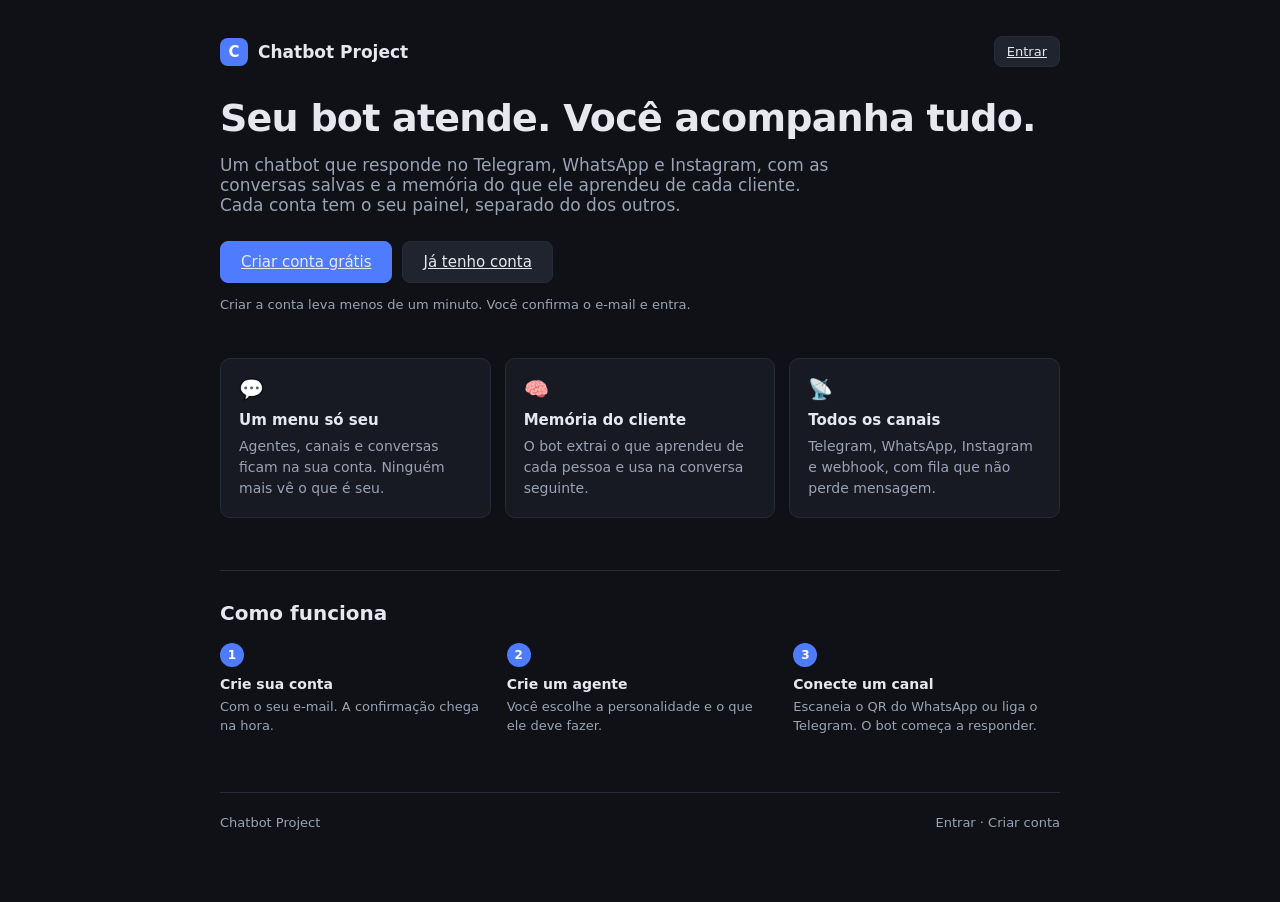
==== commit 2c5b0620: "fix: acentos, cadastro e recuperacao de senha (os tres bugs do prompt.txt) 1) Caracteres estranhos e" ====
--- a/index.html
+++ b/index.html
@@ -3,12 +3,12 @@
 <head>
 <meta charset="utf-8">
 <meta name="viewport" content="width=device-width, initial-scale=1">
-<title>Chatbot Project Â· Atendimento com IA no Telegram, WhatsApp e Instagram</title>
+<title>Chatbot Project · Atendimento com IA no Telegram, WhatsApp e Instagram</title>
 <meta name="description" content="Crie chatbots que atendem seus clientes no Telegram, WhatsApp e Instagram. Um menu por conta, conversas e a memoria de cada cliente.">
 <link rel="stylesheet" href="style.css">
 <style>
-  /* A home Ã© uma pÃ¡gina de venda, nÃ£o o painel: o style.css do painel Ã© grid com
-     sidebar, entÃ£o aqui neutralizo o grid e uso coluna central. */
+  /* A home é uma página de venda, não o painel: o style.css do painel é grid com
+     sidebar, então aqui neutralizo o grid e uso coluna central. */
   body.venda { display: block; background: var(--bg); }
   .venda-wrap { max-width: 880px; margin: 0 auto; padding: 28px 20px 72px; }
 
@@ -62,34 +62,34 @@
   </header>
 
   <section class="hero">
-    <h1>Seu bot atende. VocÃª acompanha tudo.</h1>
+    <h1>Seu bot atende. Você acompanha tudo.</h1>
     <p class="lead">
       Um chatbot que responde no Telegram, WhatsApp e Instagram, com as conversas
-      salvas e a memÃ³ria do que ele aprendeu de cada cliente. Cada conta tem o seu
+      salvas e a memória do que ele aprendeu de cada cliente. Cada conta tem o seu
       painel, separado do dos outros.
     </p>
     <div class="cta">
-      <a class="btn primary" href="login.html">Criar conta grÃ¡tis</a>
-      <a class="btn" href="login.html">JÃ¡ tenho conta</a>
+      <a class="btn primary" href="login.html">Criar conta grátis</a>
+      <a class="btn" href="login.html">Já tenho conta</a>
     </div>
-    <p class="nota">Criar a conta leva menos de um minuto. VocÃª confirma o e-mail e entra.</p>
+    <p class="nota">Criar a conta leva menos de um minuto. Você confirma o e-mail e entra.</p>
   </section>
 
   <section class="grade">
     <div class="recurso">
-      <div class="icone">ðŸ’¬</div>
-      <h3>Um menu sÃ³ seu</h3>
-      <p>Agentes, canais e conversas ficam na sua conta. NinguÃ©m mais vÃª o que Ã© seu.</p>
+      <div class="icone">💬</div>
+      <h3>Um menu só seu</h3>
+      <p>Agentes, canais e conversas ficam na sua conta. Ninguém mais vê o que é seu.</p>
     </div>
     <div class="recurso">
-      <div class="icone">ðŸ§ </div>
-      <h3>MemÃ³ria do cliente</h3>
+      <div class="icone">🧠</div>
+      <h3>Memória do cliente</h3>
       <p>O bot extrai o que aprendeu de cada pessoa e usa na conversa seguinte.</p>
     </div>
     <div class="recurso">
-      <div class="icone">ðŸ“¡</div>
+      <div class="icone">📡</div>
       <h3>Todos os canais</h3>
-      <p>Telegram, WhatsApp, Instagram e webhook, com fila que nÃ£o perde mensagem.</p>
+      <p>Telegram, WhatsApp, Instagram e webhook, com fila que não perde mensagem.</p>
     </div>
   </section>
 
@@ -99,37 +99,37 @@
       <div class="passo">
         <div class="n">1</div>
         <h3>Crie sua conta</h3>
-        <p>Com o seu e-mail. A confirmaÃ§Ã£o chega na hora.</p>
+        <p>Com o seu e-mail. A confirmação chega na hora.</p>
       </div>
       <div class="passo">
         <div class="n">2</div>
         <h3>Crie um agente</h3>
-        <p>VocÃª escolhe a personalidade e o que ele deve fazer.</p>
+        <p>Você escolhe a personalidade e o que ele deve fazer.</p>
       </div>
       <div class="passo">
         <div class="n">3</div>
         <h3>Conecte um canal</h3>
-        <p>Escaneia o QR do WhatsApp ou liga o Telegram. O bot comeÃ§a a responder.</p>
+        <p>Escaneia o QR do WhatsApp ou liga o Telegram. O bot começa a responder.</p>
       </div>
     </div>
   </section>
 
   <footer class="rodape">
     <span>Chatbot Project</span>
-    <span><a href="login.html">Entrar</a> Â· <a href="login.html">Criar conta</a></span>
+    <span><a href="login.html">Entrar</a> · <a href="login.html">Criar conta</a></span>
   </footer>
 
 </div>
 
 <script src="auth.js"></script>
 <script>
-  // Quem jÃ¡ tem sessÃ£o nÃ£o deveria ver a pÃ¡gina de venda: vai direto para o
-  // painel que o papel permite. Sem sessÃ£o, fica aqui â€” Ã© sÃ³ um GET em
-  // /api/eu, e a home Ã© pÃºblica justamente para nÃ£o exigir login.
+  // Quem já tem sessão não deveria ver a página de venda: vai direto para o
+  // painel que o papel permite. Sem sessão, fica aqui — é só um GET em
+  // /api/eu, e a home é pública justamente para não exigir login.
   Auth.obterSessao().then(function (eu) {
     if (eu) location.replace(Auth.destino(eu));
   }).catch(function () {
-    // Falhou em validar a sessÃ£o (servidor acordando, rede): fica na home.
+    // Falhou em validar a sessão (servidor acordando, rede): fica na home.
   });
 </script>
 </body>
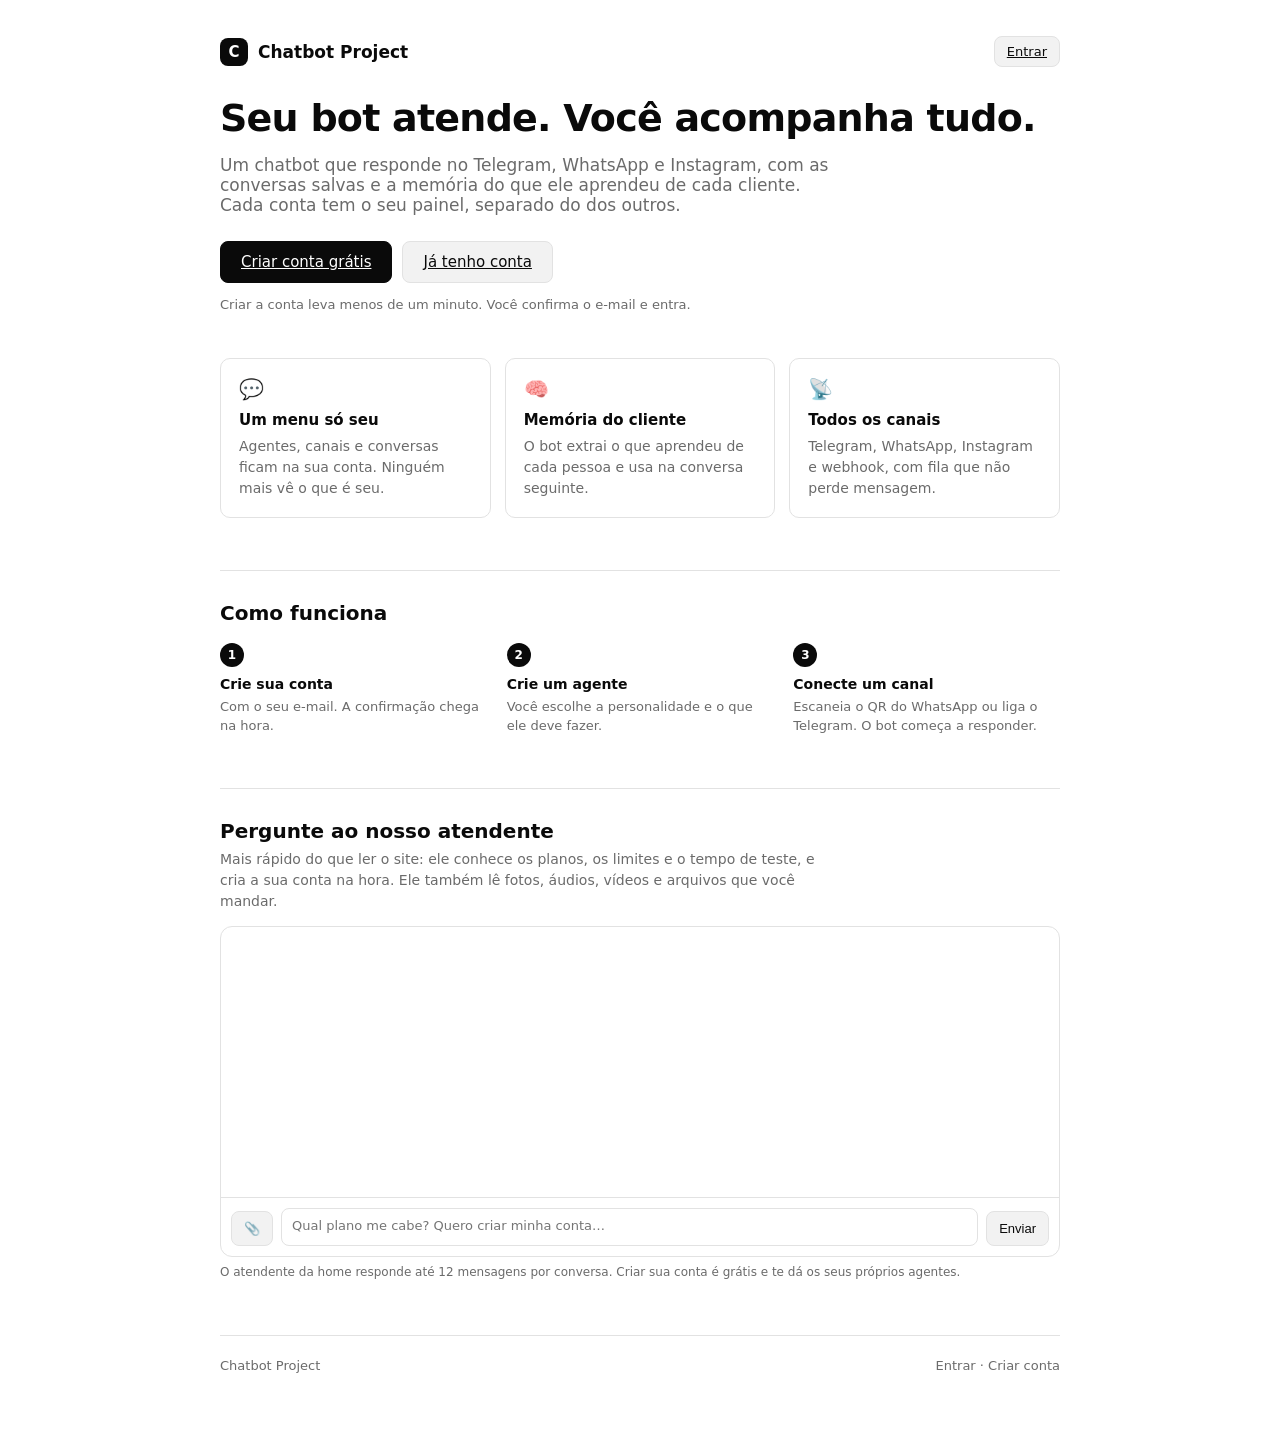
==== commit 566d9567: "Cobrança real por PIX (Mercado Pago) + contas isentas do dono - app/mercadopago.py: gateway PIX (cri" ====
--- a/index.html
+++ b/index.html
@@ -15,8 +15,10 @@
   .topo { display: flex; align-items: center; justify-content: space-between;
           gap: 16px; padding: 8px 0 30px; }
   .marca { display: flex; align-items: center; gap: 10px; font-weight: 600; font-size: 17px; }
+  /* accent é preto no claro e branco no escuro: quem escreve por cima dele usa
+     --on-accent, senão o texto some em um dos dois temas. */
   .logo { width: 28px; height: 28px; border-radius: 8px; background: var(--accent);
-          color: #fff; display: grid; place-items: center; font-size: 15px; }
+          color: var(--on-accent); display: grid; place-items: center; font-size: 15px; }
 
   .hero h1 { font-size: 38px; line-height: 1.15; margin: 0 0 14px; letter-spacing: -.02em; }
   .hero p.lead { font-size: 17px; color: var(--muted); margin: 0 0 26px; max-width: 620px; }
@@ -36,9 +38,17 @@
   .como h2 { font-size: 20px; margin: 0 0 18px; }
   .passos { display: grid; grid-template-columns: repeat(auto-fit, minmax(210px, 1fr)); gap: 20px; }
   .passo .n { display: grid; place-items: center; width: 24px; height: 24px; border-radius: 50%;
-              background: var(--accent); color: #fff; font-size: 12px; font-weight: 600; margin-bottom: 9px; }
+              background: var(--accent); color: var(--on-accent); font-size: 12px; font-weight: 600; margin-bottom: 9px; }
   .passo h3 { margin: 0 0 5px; font-size: 14px; }
   .passo p { margin: 0; font-size: 13px; color: var(--muted); line-height: 1.5; }
+
+  /* O atendente da home (item 7): conversa, vê os planos reais e cria a conta.
+     A caixa usa as classes de chat do style.css: só posiciono aqui. */
+  .demo-chat { margin: 52px 0 0; border-top: 1px solid var(--border); padding-top: 30px; }
+  .demo-chat h2 { font-size: 20px; margin: 0 0 6px; }
+  .demo-chat .lead { font-size: 14px; color: var(--muted); margin: 0 0 14px; max-width: 620px; line-height: 1.5; }
+  #homeChat .chat-lista { min-height: 270px; max-height: 400px; }
+  .demo-chat .limite { font-size: 12px; color: var(--muted); margin-top: 8px; }
 
   .rodape { margin: 56px 0 0; padding-top: 22px; border-top: 1px solid var(--border);
             display: flex; justify-content: space-between; gap: 14px; flex-wrap: wrap;
@@ -114,6 +124,31 @@
     </div>
   </section>
 
+  <section class="demo-chat" id="atendente">
+    <h2>Pergunte ao nosso atendente</h2>
+    <p class="lead">
+      Mais rápido do que ler o site: ele conhece os planos, os limites e o tempo
+      de teste, e cria a sua conta na hora. Ele também lê fotos, áudios, vídeos e
+      arquivos que você mandar.
+    </p>
+    <div class="chat-js" id="homeChat">
+      <div class="chat-lista" id="homeLista" aria-live="polite"></div>
+      <div class="chat-anexos" id="homeAnexos"></div>
+      <div class="chat-entrada">
+        <button class="chat-anexar" id="homeAnexar"
+                title="Enviar foto, áudio, vídeo ou arquivo">📎</button>
+        <textarea class="chat-campo" id="homeCampo" rows="1"
+                  placeholder="Qual plano me cabe? Quero criar minha conta…"></textarea>
+        <button class="chat-enviar" id="homeEnviar">Enviar</button>
+      </div>
+    </div>
+    <input type="file" id="homeArquivo" multiple hidden>
+    <p class="limite">
+      O atendente da home responde até 12 mensagens por conversa. Criar sua
+      conta é grátis e te dá os seus próprios agentes.
+    </p>
+  </section>
+
   <footer class="rodape">
     <span>Chatbot Project</span>
     <span><a href="login.html">Entrar</a> · <a href="login.html">Criar conta</a></span>
@@ -122,6 +157,7 @@
 </div>
 
 <script src="auth.js"></script>
+<script src="chat.js"></script>
 <script>
   // Quem já tem sessão não deveria ver a página de venda: vai direto para o
   // painel que o papel permite. Sem sessão, fica aqui — é só um GET em
@@ -131,6 +167,31 @@
   }).catch(function () {
     // Falhou em validar a sessão (servidor acordando, rede): fica na home.
   });
+
+  // O atendente da home (item 7). Ele pode devolver a ação "criar_conta": o
+  // botão aparece embaixo da resposta e aponta para o login com o caminho
+  // relativo que o auth.js resolve em cada host (item 4).
+  Chat.iniciar({
+    chave: "produto",
+    lista: "homeLista",
+    campo: "homeCampo",
+    enviar: "homeEnviar",
+    arquivo: "homeArquivo",
+    botaoAnexar: "homeAnexar",
+    chips: "homeAnexos",
+    comHistorico: true,
+    aoAcao: function (acao, lista) {
+      if (acao.nome === "criar_conta" && acao.dados && acao.dados.link) {
+        var a = document.createElement("a");
+        a.className = "chat-botao";
+        a.href = Auth.pagina("login");
+        a.textContent = acao.dados.plano_sugerido_nome
+          ? "Criar conta grátis (" + acao.dados.plano_sugerido_nome + ")"
+          : "Criar conta grátis";
+        lista.appendChild(a);
+      }
+    }
+  });
 </script>
 </body>
 </html>
--- a/style.css
+++ b/style.css
@@ -1,14 +1,70 @@
-:root {
-    --bg: #0f1117; --panel: #171a23; --panel-2: #14161f; --border: #262b3a;
-    --text: #e6e8ee; --muted: #9aa3b5; --accent: #4f7cff; --accent-2: #38b26e;
-    --danger: #ef5350; --warn: #f0a53b;
+/* ===========================================================================
+   TEMA
+
+   Claro por padrão: branco e preto, sem imagem nenhuma. O modo escuro é o
+   NEGATIVO da página — a mesma tela com cada canal trocado por 255 - canal,
+   para quem tem o sistema em dark não veja um site claro e ilegível.
+
+   A regra é mecânica, e por isso dá para conferir: para todo token neutro
+   abaixo, a cor do bloco escuro é exatamente o complemento da do bloco
+   claro. Há duas exceções, marcadas como tal e as únicas do arquivo:
+     1. cor de semântica (--danger, --accent-2, --warn e os *-ok/perigo/aviso)
+        — o negativo literal de um vermelho é um ciano, e um "erro" ciano não
+        comunica nada. Elas trocam de tom para manter contraste, não de matiz;
+     2. o toast, que é a superfície de alerta: fica claro no escuro, com texto
+        preto, para continuar sendo a única coisa que "grita" na tela.
+
+   "Muda com a configuração do navegador": quem ajusta a cor no sistema
+   operacional recebe o tema escuro sem nenhum JavaScript. Não existe
+   alternador manual, de propósito — o site segue o sistema.
+   =========================================================================== */
+  :root {
+    color-scheme: light;
+    --bg: #ffffff; --panel: #ffffff; --panel-2: #f7f7f7; --border: #e2e2e2;
+    --text: #0a0a0a; --muted: #6b6b6b;
+    /* accent = preto. O botão primário é preto com texto branco. */
+    --accent: #0a0a0a; --on-accent: #ffffff;
+    --field: #ffffff; --code: #f2f2f2; --btn: #f2f2f2; --btn-hover: #e4e4e4;
+    --badge: #f0f0f0; --border-forte: #bdbdbd;
+    --tint: rgba(10, 10, 10, .05);
+    --sombra: rgba(0, 0, 0, .18);
+    --overlay: rgba(0, 0, 0, .45);
+    /* excecao 1: matiz preservado, so o tom muda */
+    --accent-2: #0f7b3f; --danger: #b3261e; --warn: #9a6200;
+    --tint-ok: rgba(15, 123, 63, .10);
+    --tint-perigo: rgba(179, 38, 30, .10);
+    --tint-aviso: rgba(154, 98, 0, .10);
+    --borda-perigo: rgba(179, 38, 30, .45);
+    /* excecao 2: superficie de alerta */
+    --toast-ok: #1f6f43; --toast-err: #a3272b; --toast-info: #1f1f1f;
+    --toast-txt: #ffffff;
+  }
+  @media (prefers-color-scheme: dark) {
+    :root {
+      color-scheme: dark;
+      --bg: #000000; --panel: #000000; --panel-2: #080808; --border: #1d1d1d;
+      --text: #f5f5f5; --muted: #949494;
+      --accent: #f5f5f5; --on-accent: #000000;
+      --field: #000000; --code: #0d0d0d; --btn: #0d0d0d; --btn-hover: #1b1b1b;
+      --badge: #0f0f0f; --border-forte: #424242;
+      --tint: rgba(245, 245, 245, .05);
+      --sombra: rgba(0, 0, 0, .6);
+      --overlay: rgba(0, 0, 0, .6);
+      --accent-2: #4ade80; --danger: #ff6b6b; --warn: #fbbf24;
+      --tint-ok: rgba(74, 222, 128, .14);
+      --tint-perigo: rgba(255, 107, 107, .14);
+      --tint-aviso: rgba(251, 191, 36, .14);
+      --borda-perigo: rgba(255, 107, 107, .45);
+      --toast-ok: #6ee7a0; --toast-err: #ff9a97; --toast-info: #e5e5e5;
+      --toast-txt: #0a0a0a;
+    }
   }
   * { box-sizing: border-box; }
   body {
     margin: 0; font-family: "Segoe UI", system-ui, sans-serif; background: var(--bg); color: var(--text);
     display: flex; min-height: 100vh;
   }
-  code { background: #12141c; padding: 1px 5px; border-radius: 5px; font-size: 12px; word-break: break-all; }
+  code { background: var(--code); padding: 1px 5px; border-radius: 5px; font-size: 12px; word-break: break-all; }
   aside {
     width: 300px; padding: 16px; border-right: 1px solid var(--border); background: var(--panel);
     overflow-y: auto; flex-shrink: 0;
@@ -17,29 +73,31 @@
   aside .sub { font-size: 11px; color: var(--muted); margin: 0 0 14px; }
   .btn {
     display: inline-flex; align-items: center; justify-content: center; gap: 6px; border: 1px solid var(--border);
-    background: #20242f; color: var(--text); padding: 7px 12px; border-radius: 8px; cursor: pointer;
+    background: var(--btn); color: var(--text); padding: 7px 12px; border-radius: 8px; cursor: pointer;
     font-size: 13px; transition: filter .15s, opacity .15s; white-space: nowrap;
   }
-  .btn:hover:not(:disabled) { filter: brightness(1.15); }
-  .btn.primary { background: var(--accent); border-color: var(--accent); }
-  .btn.green { background: var(--accent-2); border-color: var(--accent-2); }
-  .btn.danger { color: var(--danger); border-color: rgba(239,83,80,.5); }
+  .btn:hover:not(:disabled) { background: var(--btn-hover); }
+  /* Botão sólido precisa do texto da COR OPOSTA: o accent é preto no claro e
+     branco no escuro, então o texto tem de inverter junto. */
+  .btn.primary { background: var(--accent); border-color: var(--accent); color: var(--on-accent); }
+  .btn.green { background: var(--accent-2); border-color: var(--accent-2); color: var(--on-accent); }
+  .btn.danger { color: var(--danger); border-color: var(--borda-perigo); }
   .btn.sm { padding: 4px 9px; font-size: 12px; }
   .btn:disabled { opacity: .5; cursor: not-allowed; }
   .agente-item {
     padding: 10px 12px; border: 1px solid var(--border); border-radius: 8px; margin-bottom: 8px;
     cursor: pointer; display: flex; justify-content: space-between; align-items: center; gap: 8px;
   }
-  .agente-item:hover { border-color: #3a4157; }
-  .agente-item.active { border-color: var(--accent); background: rgba(79,124,255,.06); }
+  .agente-item:hover { border-color: var(--border-forte); }
+  .agente-item.active { border-color: var(--accent); background: var(--tint); }
   .agente-item .nome { font-weight: 600; font-size: 13px; overflow: hidden; text-overflow: ellipsis; white-space: nowrap; }
   .badge {
-    font-size: 11px; padding: 2px 8px; border-radius: 999px; background: #22283a; color: var(--muted);
+    font-size: 11px; padding: 2px 8px; border-radius: 999px; background: var(--badge); color: var(--muted);
     white-space: nowrap;
   }
-  .badge.on { background: rgba(56,178,110,.15); color: var(--accent-2); }
-  .badge.off { background: rgba(239,83,80,.12); color: var(--danger); }
-  .badge.tipo { background: rgba(79,124,255,.15); color: #9db4ff; }
+  .badge.on { background: var(--tint-ok); color: var(--accent-2); }
+  .badge.off { background: var(--tint-perigo); color: var(--danger); }
+  .badge.tipo { background: var(--tint); color: var(--text); }
   main { flex: 1; padding: 20px; max-width: 1000px; min-width: 0; }
   .card {
     background: var(--panel); border: 1px solid var(--border); border-radius: 12px; padding: 16px; margin-bottom: 16px;
@@ -47,7 +105,7 @@
   .card h2 { margin: 0 0 12px; font-size: 15px; }
   label { display: block; font-size: 12px; color: var(--muted); margin: 10px 0 4px; }
   input[type=text], input[type=password], select, textarea {
-    width: 100%; background: #12141c; border: 1px solid var(--border); color: var(--text);
+    width: 100%; background: var(--field); border: 1px solid var(--border); color: var(--text);
     border-radius: 8px; padding: 9px 10px; font-size: 13px; font-family: inherit;
   }
   input:focus, select:focus, textarea:focus { outline: none; border-color: var(--accent); }
@@ -56,29 +114,31 @@
   .muted { color: var(--muted); font-size: 12px; }
   .aviso { font-size: 12px; color: var(--muted); }
   .qrcode { text-align: center; padding: 12px; }
+  /* Fundo branco é a única cor fixa do arquivo: o leitor de QR Code precisa da
+     zona morta clara para funcionar, e inverter isso quebraria o pareamento. */
   .qrcode img { width: 220px; border: 1px solid var(--border); border-radius: 8px; background: #fff; }
   .warn {
-    background: rgba(240,165,59,.08); border: 1px solid var(--warn); color: var(--warn);
+    background: var(--tint-aviso); border: 1px solid var(--warn); color: var(--warn);
     border-radius: 8px; padding: 10px 12px; font-size: 12px; margin-top: 10px; line-height: 1.5;
   }
   .aviso-ok {
-    background: rgba(56,178,110,.08); border: 1px solid var(--accent-2); color: var(--accent-2);
+    background: var(--tint-ok); border: 1px solid var(--accent-2); color: var(--accent-2);
     border-radius: 8px; padding: 10px 12px; font-size: 12px; margin-top: 10px; line-height: 1.5;
   }
   .kanal { border: 1px solid var(--border); border-radius: 10px; padding: 12px; margin-bottom: 10px; background: var(--panel-2); }
   .kanal .head { display: flex; justify-content: space-between; align-items: center; gap: 8px; margin-bottom: 8px; flex-wrap: wrap; }
-  pre { background: #12141c; padding: 10px; border-radius: 8px; font-size: 12px; overflow-x: auto; margin: 8px 0 0; }
+  pre { background: var(--code); padding: 10px; border-radius: 8px; font-size: 12px; overflow-x: auto; margin: 8px 0 0; }
   .hidden { display: none !important; }
   .qr-status { font-size: 12px; color: var(--muted); }
   .grid-2 { display: grid; grid-template-columns: 1fr 1fr; gap: 8px; }
   #toasts { position: fixed; top: 16px; right: 16px; z-index: 999; display: flex; flex-direction: column; gap: 8px; }
   .toast {
-    padding: 10px 14px; border-radius: 8px; font-size: 13px; color: #fff; max-width: 360px;
-    box-shadow: 0 6px 20px rgba(0,0,0,.35); animation: slidein .2s ease;
-  }
-  .toast.ok { background: #2e7d52; }
-  .toast.err { background: #b23b39; }
-  .toast.info { background: #3a4668; }
+    padding: 10px 14px; border-radius: 8px; font-size: 13px; color: var(--toast-txt); max-width: 360px;
+    box-shadow: 0 6px 20px var(--sombra); animation: slidein .2s ease;
+  }
+  .toast.ok { background: var(--toast-ok); }
+  .toast.err { background: var(--toast-err); }
+  .toast.info { background: var(--toast-info); }
   @keyframes slidein { from { transform: translateX(20px); opacity: 0; } to { transform: none; opacity: 1; } }
   .inline-result { font-size: 12px; margin-left: 6px; }
   .inline-result.ok { color: var(--accent-2); }
@@ -102,7 +162,7 @@
   .prob .txt { flex: 1; min-width: 140px; overflow: hidden; text-overflow: ellipsis; white-space: nowrap; color: var(--muted); }
   .prob .erro {
     display: none; width: 100%; margin-top: 6px; padding: 8px 10px;
-    background: #12141c; border: 1px solid var(--border); border-radius: 8px;
+    background: var(--code); border: 1px solid var(--border); border-radius: 8px;
     color: var(--muted); font-size: 11px; line-height: 1.5;
     white-space: pre-wrap; word-break: break-word; max-height: 200px; overflow: auto;
   }
@@ -116,3 +176,118 @@
     display: flex; align-items: center; justify-content: center; padding: 20px;
   }
   #gate .box { width: 100%; max-width: 360px; }
+
+  /* ---- chats internos (home, suporte, gerador) + "digitando" (item 8) ---- */
+  .chat-js {
+    display: flex; flex-direction: column; overflow: hidden;
+    background: var(--panel); border: 1px solid var(--border); border-radius: 12px;
+  }
+  .chat-lista {
+    flex: 1; overflow-y: auto; min-height: 200px; max-height: 340px; padding: 12px;
+    display: flex; flex-direction: column; gap: 8px;
+  }
+  .bolha {
+    max-width: 84%; padding: 9px 12px; border-radius: 12px; font-size: 13px;
+    line-height: 1.5; white-space: pre-wrap; word-break: break-word;
+  }
+  .bolha.voce { align-self: flex-end; background: var(--accent); color: var(--on-accent); }
+  .bolha.ia { align-self: flex-start; background: var(--panel-2); color: var(--text);
+              border: 1px solid var(--border); }
+  .bolha.erro { color: var(--danger); }
+  .bolha.digitando { display: inline-flex; gap: 4px; align-items: center; min-width: 46px; }
+  .bolha.digitando span {
+    width: 6px; height: 6px; border-radius: 50%; background: var(--muted);
+    animation: pontos 1.2s infinite ease-in-out;
+  }
+  .bolha.digitando span:nth-child(2) { animation-delay: .15s; }
+  .bolha.digitando span:nth-child(3) { animation-delay: .3s; }
+  @keyframes pontos { 0%, 60%, 100% { opacity: .2; } 30% { opacity: 1; } }
+  .chat-entrada { display: flex; gap: 8px; align-items: flex-end; padding: 10px;
+                  border-top: 1px solid var(--border); }
+  .chat-campo {
+    flex: 1; min-height: 38px; max-height: 120px; resize: none;
+    background: var(--field); border: 1px solid var(--border); color: var(--text);
+    border-radius: 8px; padding: 9px 10px; font-size: 13px; font-family: inherit;
+  }
+  .chat-campo:focus { outline: none; border-color: var(--accent); }
+  .chat-anexar, .chat-enviar {
+    flex: none; background: var(--btn); color: var(--text); border: 1px solid var(--border);
+    border-radius: 8px; padding: 9px 12px; font-size: 13px; cursor: pointer;
+  }
+  .chat-anexar:hover, .chat-enviar:hover { background: var(--btn-hover); }
+  .chat-anexar:disabled, .chat-enviar:disabled, .chat-campo:disabled { opacity: .5; cursor: default; }
+  .chat-anexos { display: flex; flex-wrap: wrap; gap: 6px; padding: 8px 10px 0; }
+  .chat-anexos:empty { display: none; }
+  .chat-anexo {
+    font-size: 11px; background: var(--code); border: 1px solid var(--border);
+    border-radius: 999px; padding: 3px 9px; color: var(--text);
+    display: inline-flex; gap: 6px; align-items: center; max-width: 230px;
+  }
+  .chat-anexo span { overflow: hidden; text-overflow: ellipsis; white-space: nowrap; }
+  .chat-anexo-x { border: none; background: none; color: var(--muted); cursor: pointer;
+                  font-size: 13px; line-height: 1; padding: 0 2px; }
+  .chat-botao {
+    align-self: flex-start; margin-top: 2px; font-size: 12px; padding: 8px 13px;
+    background: var(--accent); color: var(--on-accent); border: none; border-radius: 8px;
+    cursor: pointer; text-decoration: none;
+  }
+  .chat-botao:hover { opacity: .9; }
+  .chat-botao.ghost { background: var(--btn); color: var(--text); border: 1px solid var(--border); }
+
+  /* Popup lateral do gerador de prompt (item 12): ao lado do campo de instrução,
+     não acima — o texto já escrito fica visível enquanto o gerador pergunta. */
+  .agente-form-wrap { position: relative; }
+  .gerador-popup {
+    position: absolute; top: 0; right: calc(100% + 10px); z-index: 30;
+    width: min(78vw, 360px); max-height: min(86vh, 640px);
+    display: flex; flex-direction: column; box-shadow: 0 10px 30px var(--sombra);
+  }
+  .gerador-popup .chat-lista { max-height: none; }
+  .gerador-popup .cab, .suporte-modal .cab {
+    display: flex; justify-content: space-between; align-items: center; gap: 8px;
+    padding: 10px 12px; border-bottom: 1px solid var(--border);
+    font-weight: 600; font-size: 13px; background: var(--panel);
+  }
+  .gerador-popup .fechar, .suporte-modal .fechar {
+    border: none; background: none; color: var(--muted); cursor: pointer;
+    font-size: 18px; line-height: 1; padding: 0 4px;
+  }
+  .gerador-popup .copiar { align-self: center; margin: 6px 10px 10px; }
+  @media (max-width: 1100px) {
+    .gerador-popup { position: fixed; right: auto; left: 50%; top: 50%;
+                     transform: translate(-50%, -50%); width: min(92vw, 380px); }
+  }
+
+  /* Botão flutuante do suporte (item 13). O modal fica sobre o botão, e o botão
+     some (vira "×" no canto do modal) — a tela nunca ganha dois botões. */
+  .suporte-flut {
+    position: fixed; right: 18px; bottom: 18px; z-index: 40; width: 54px; height: 54px;
+    border-radius: 50%; border: none; cursor: pointer; background: var(--accent);
+    color: var(--on-accent); font-size: 22px; display: grid; place-items: center;
+    box-shadow: 0 6px 18px var(--sombra);
+  }
+  .suporte-flut:hover { opacity: .92; }
+  .suporte-modal {
+    position: fixed; right: 18px; bottom: 84px; z-index: 41; display: flex;
+    flex-direction: column; width: min(92vw, 390px); height: min(78vh, 540px);
+    box-shadow: 0 12px 34px var(--sombra); overflow: hidden;
+  }
+  .suporte-modal .chat-js { flex: 1; border: none; border-radius: 0; min-height: 0; }
+  .suporte-modal .chat-lista { flex: 1; min-height: 0; max-height: none; }
+
+  /* Checkout PIX (cobrança real): overlay escuro + cartão centrado. O QR tem
+     fundo branco de propósito — a zona morta clara que os bancos esperam para
+     ler o PIX (a mesma exceção do QR do 2FA), e o contraste não pode vir da
+     página, que pode estar em dark. */
+  .pix-overlay {
+    position: fixed; inset: 0; z-index: 55; background: var(--overlay);
+  }
+  .pix-card {
+    position: fixed; z-index: 56; left: 50%; top: 50%;
+    transform: translate(-50%, -50%); width: min(92vw, 430px);
+    max-height: 92vh; overflow: auto;
+    box-shadow: 0 14px 40px var(--sombra);
+  }
+  .pix-qrcode-area { text-align: center; margin: 14px 0; display: flex; justify-content: center; }
+  .pix-qrcode-area img { width: 224px; height: 224px; object-fit: contain; padding: 8px; background: #fff; border: 1px solid var(--border); border-radius: 10px; }
+  .pix-qrcode-area p { max-width: 320px; }
